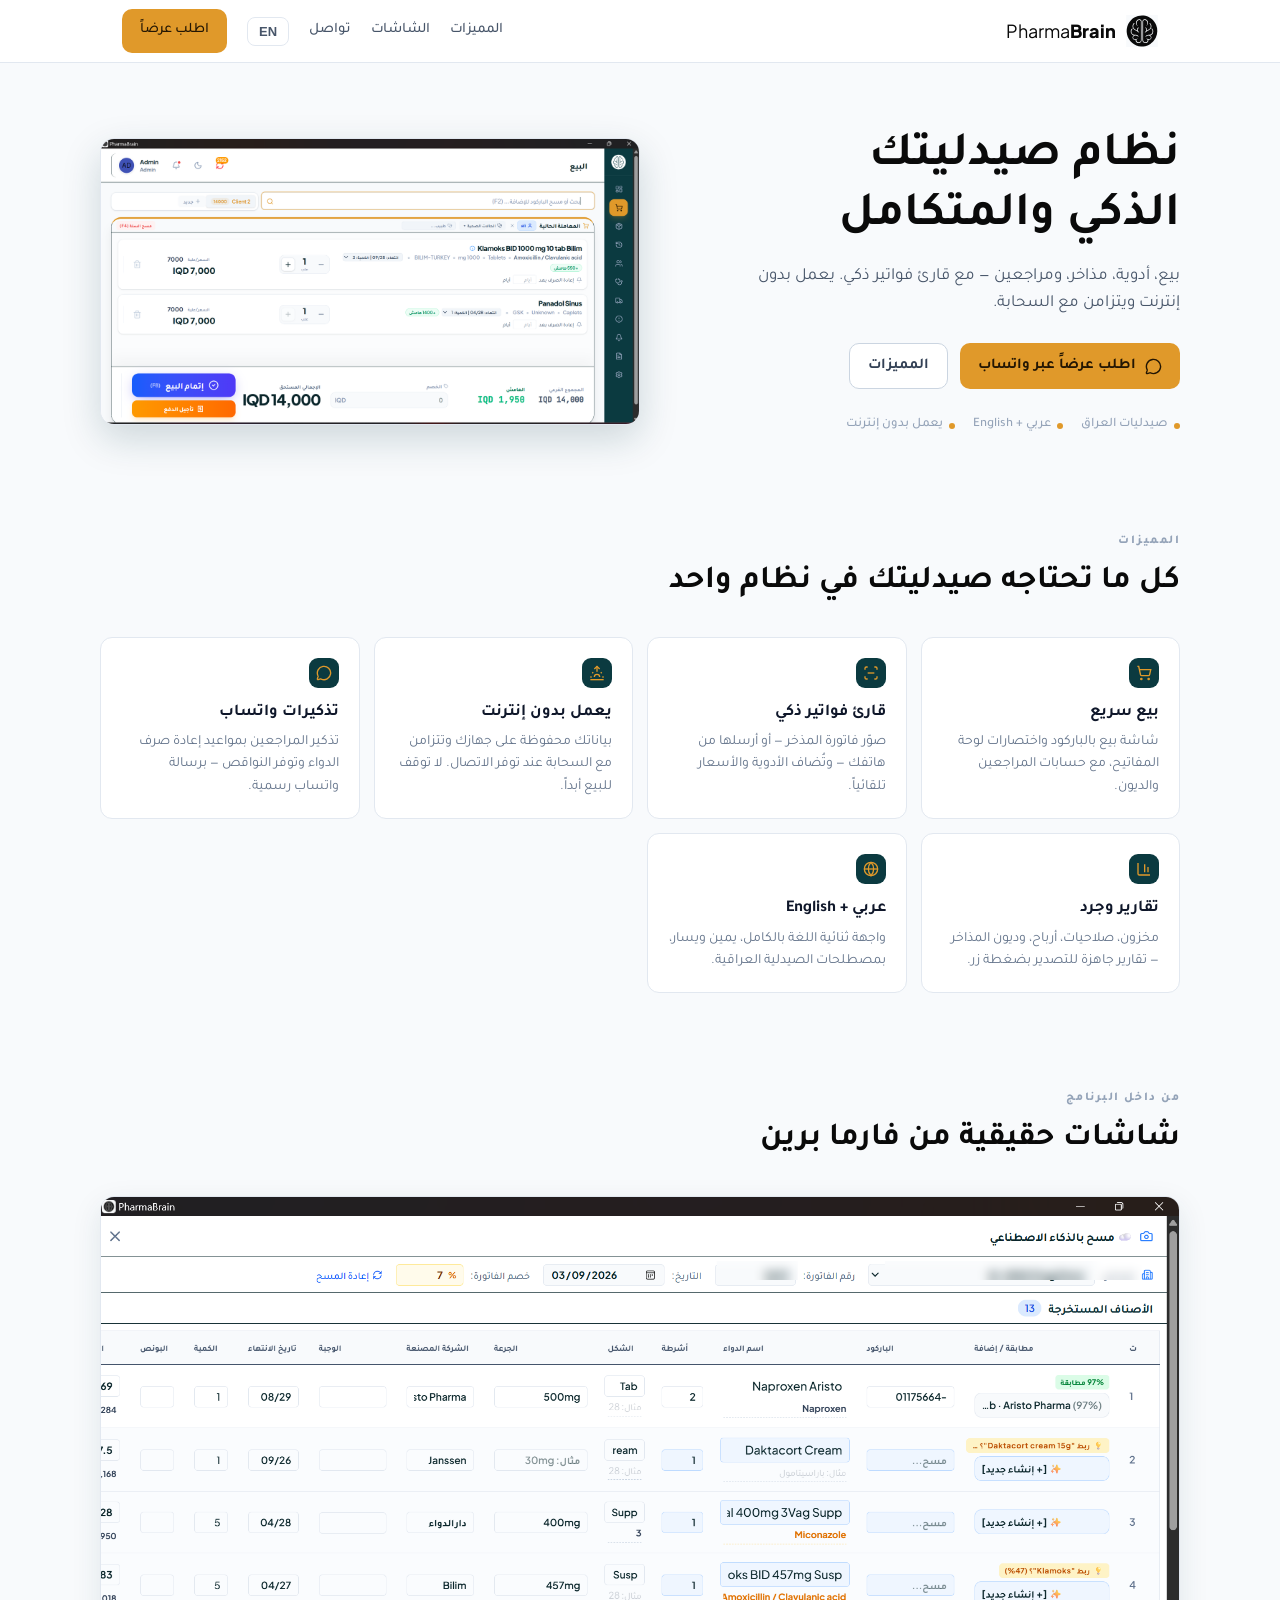
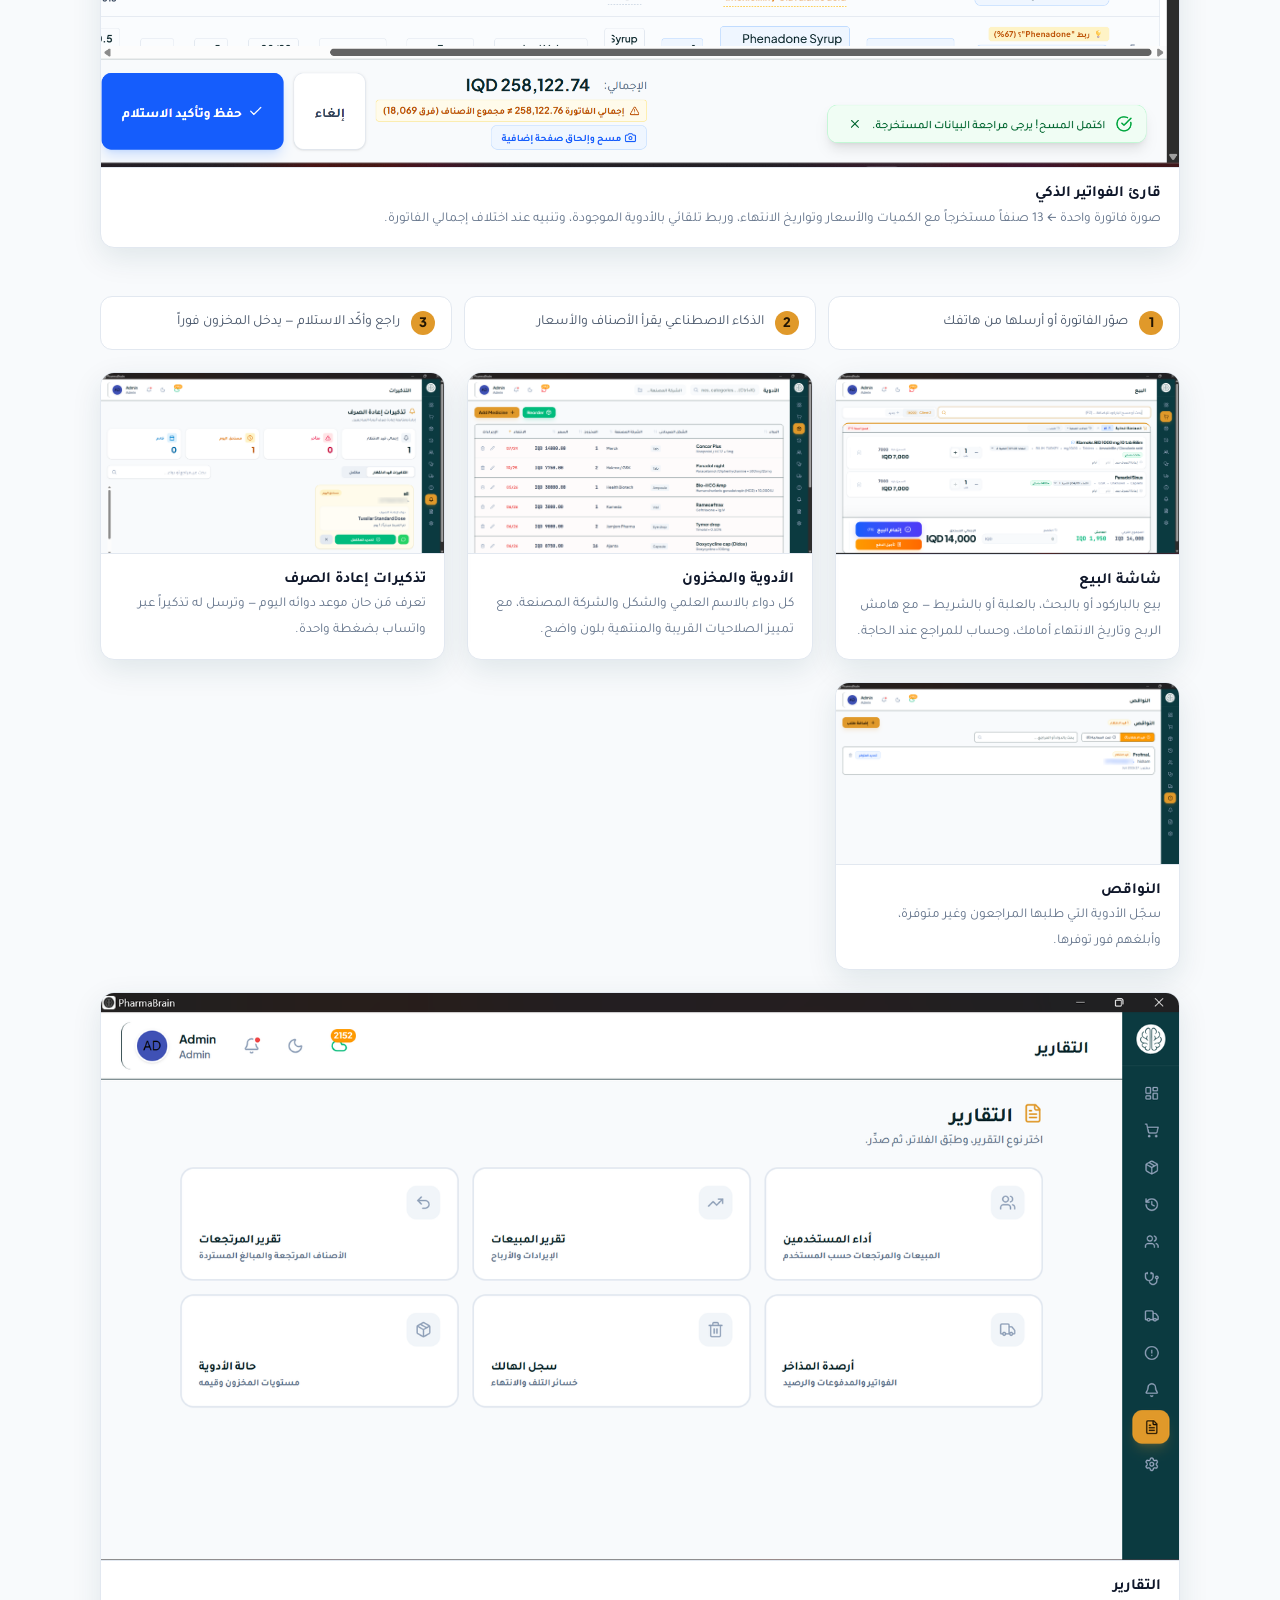
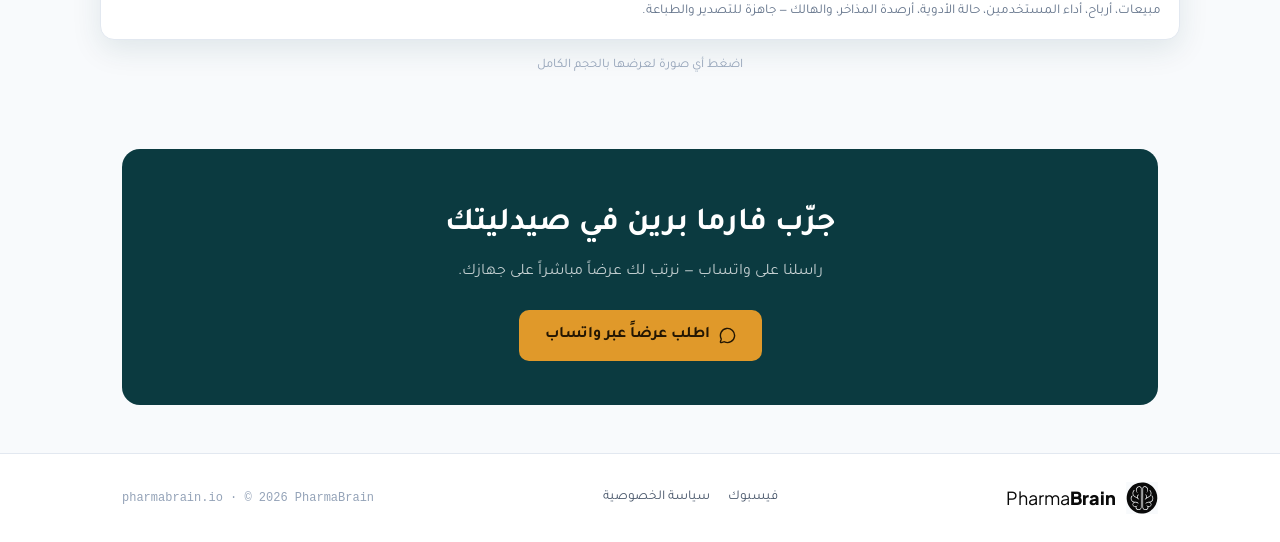
==== index.html @ 32d3d4a0 "Hero uses the real POS screenshot; scan steps moved under the scanner; lightbox - Replaced the styli" ====
<!DOCTYPE html>
<html lang="ar" dir="rtl">
<head>
<meta charset="utf-8">
<meta name="viewport" content="width=device-width, initial-scale=1">
<title>PharmaBrain — نظام صيدليتك الذكي والمتكامل</title>
<meta name="description" content="فارما برين — نظام إدارة الصيدليات الذكي للعراق: بيع، أدوية، مذاخر، ومراجعين مع قارئ فواتير ذكي. يعمل بدون إنترنت. PharmaBrain — smart pharmacy management: offline-first POS, inventory & AI invoice scanning.">
<link rel="icon" type="image/png" href="assets/favicon.png">
<link rel="apple-touch-icon" href="assets/icon.png">
<meta property="og:title" content="PharmaBrain — فارما برين">
<meta property="og:description" content="نظام إدارة الصيدليات الذكي — بيع، أدوية، مذاخر، وقارئ فواتير ذكي. يعمل بدون إنترنت.">
<meta property="og:image" content="https://pharmabrain.io/assets/og-cover.png">
<meta property="og:url" content="https://pharmabrain.io/">
<meta property="og:type" content="website">
<link rel="preconnect" href="https://fonts.googleapis.com">
<link rel="preconnect" href="https://fonts.gstatic.com" crossorigin>
<link href="https://fonts.googleapis.com/css2?family=Plus+Jakarta+Sans:wght@400;500;700;800&family=Tajawal:wght@400;500;700&display=swap" rel="stylesheet">
<style>
  :root {
    --petrol: #0B3A40;
    --amber: #E0992A;
    --on-amber: #231603;
    --ink: #0A0A0A;
    --text: #0F172A;
    --muted: #475569;
    --faint: #94A3B8;
    --line: #E2E8F0;
    --canvas: #F8FAFC;
  }
  * { margin: 0; padding: 0; box-sizing: border-box; }
  html { scroll-behavior: smooth; }
  body {
    font-family: Tajawal, 'Plus Jakarta Sans', sans-serif;
    background: var(--canvas);
    color: var(--text);
    line-height: 1.6;
  }
  [dir="ltr"] body, body.en { font-family: 'Plus Jakarta Sans', Tajawal, sans-serif; }
  .latin { font-family: 'Plus Jakarta Sans', sans-serif; }
  .container { max-width: 1080px; margin: 0 auto; padding: 0 22px; }

  /* nav */
  nav {
    position: sticky; top: 0; z-index: 50;
    background: rgba(255,255,255,0.92); backdrop-filter: blur(8px);
    border-bottom: 1px solid var(--line);
  }
  .nav-inner { height: 62px; display: flex; align-items: center; justify-content: space-between; gap: 12px; }
  .brand { display: flex; align-items: center; gap: 10px; text-decoration: none; }
  .brand img { width: 32px; height: 32px; }
  .brand span { font-family: 'Plus Jakarta Sans', sans-serif; font-size: 18px; color: var(--ink); font-weight: 400; }
  .brand b { font-weight: 800; }
  .nav-links { display: flex; align-items: center; gap: 20px; }
  .nav-links a { font-size: 14.5px; font-weight: 500; color: var(--muted); text-decoration: none; }
  .nav-links a:hover { color: var(--petrol); }
  .lang-btn {
    font-size: 13px; font-weight: 700; color: var(--muted);
    background: none; border: 1.5px solid var(--line); border-radius: 8px;
    padding: 6px 11px; cursor: pointer;
  }
  .lang-btn:hover { border-color: var(--petrol); color: var(--petrol); }
  .btn-amber {
    background: var(--amber); color: var(--on-amber) !important;
    font-weight: 700; border-radius: 10px; padding: 10px 18px;
    text-decoration: none; display: inline-flex; align-items: center; gap: 9px;
    border: none; cursor: pointer; font-size: 15px; font-family: inherit;
    transition: filter .15s;
  }
  .btn-amber:hover { filter: brightness(0.95); }
  .btn-ghost {
    background: #fff; border: 1.5px solid #CBD5E1; color: #334155;
    font-weight: 700; border-radius: 10px; padding: 10px 18px;
    text-decoration: none; display: inline-flex; align-items: center; font-size: 15px;
  }
  .btn-ghost:hover { border-color: var(--petrol); color: var(--petrol); }
  .wa-ico { width: 17px; height: 17px; background: currentColor;
    -webkit-mask: url('data:image/svg+xml,%3Csvg xmlns="http://www.w3.org/2000/svg" viewBox="0 0 24 24" fill="none" stroke="black" stroke-width="2" stroke-linecap="round" stroke-linejoin="round"%3E%3Cpath d="M2.992 16.342a2 2 0 0 1 .094 1.167l-1.065 3.29a1 1 0 0 0 1.236 1.168l3.413-.998a2 2 0 0 1 1.099.092 10 10 0 1 0-4.777-4.719"%3E%3C/path%3E%3C/svg%3E') center/contain no-repeat;
    mask: url('data:image/svg+xml,%3Csvg xmlns="http://www.w3.org/2000/svg" viewBox="0 0 24 24" fill="none" stroke="black" stroke-width="2" stroke-linecap="round" stroke-linejoin="round"%3E%3Cpath d="M2.992 16.342a2 2 0 0 1 .094 1.167l-1.065 3.29a1 1 0 0 0 1.236 1.168l3.413-.998a2 2 0 0 1 1.099.092 10 10 0 1 0-4.777-4.719"%3E%3C/path%3E%3C/svg%3E') center/contain no-repeat; }

  /* hero */
  .hero { display: flex; align-items: center; gap: 40px; padding: 64px 0 48px; flex-wrap: wrap; }
  .hero-text { flex: 1 1 340px; }
  h1 { font-weight: 700; font-size: clamp(32px, 5vw, 48px); line-height: 1.25; color: var(--ink); }
  .hero-sub { font-size: 17px; color: var(--muted); margin-top: 16px; max-width: 430px; }
  .hero-ctas { display: flex; gap: 12px; margin-top: 26px; flex-wrap: wrap; }
  .trust { display: flex; gap: 18px; margin-top: 26px; flex-wrap: wrap; }
  .trust span { font-size: 13px; font-weight: 500; color: var(--faint); display: flex; align-items: center; gap: 6px; }
  .trust i { width: 6px; height: 6px; border-radius: 50%; background: var(--amber); }

  /* hero screenshot */
  .hero-shot {
    flex: 1 1 380px; max-width: 620px; border-radius: 14px; overflow: hidden;
    border: 1px solid var(--line); box-shadow: 0 14px 38px rgba(11,58,64,0.18); background: #fff;
  }
  .hero-shot img { display: block; width: 100%; height: auto; }

  /* sections */
  .section { padding: 48px 0; }
  .kicker { font-size: 12px; font-weight: 800; letter-spacing: 0.12em; text-transform: uppercase; color: var(--faint); }
  h2 { font-weight: 700; font-size: clamp(24px, 3.6vw, 32px); color: var(--ink); margin-top: 6px; }
  .grid { display: grid; grid-template-columns: repeat(auto-fit, minmax(230px, 1fr)); gap: 14px; margin-top: 28px; }
  .card { background: #fff; border: 1px solid var(--line); border-radius: 12px; padding: 20px; }
  .card .ico {
    width: 30px; height: 30px; background: var(--petrol); border-radius: 9px;
    display: inline-flex; align-items: center; justify-content: center; margin-bottom: 12px;
  }
  .card .ico i { width: 16px; height: 16px; background: var(--amber); }
  .card h3 { font-size: 16.5px; font-weight: 700; color: var(--text); }
  .card p { font-size: 14px; color: #64748B; margin-top: 5px; }
  .m-pos i { -webkit-mask: url('data:image/svg+xml,%3Csvg xmlns="http://www.w3.org/2000/svg" viewBox="0 0 24 24" fill="none" stroke="black" stroke-width="2"%3E%3Ccircle cx="8" cy="21" r="1"/%3E%3Ccircle cx="19" cy="21" r="1"/%3E%3Cpath d="M2.05 2.05h2l2.66 12.42a2 2 0 0 0 2 1.58h9.78a2 2 0 0 0 1.95-1.57l1.65-7.43H5.12"/%3E%3C/svg%3E') center/contain no-repeat; mask: url('data:image/svg+xml,%3Csvg xmlns="http://www.w3.org/2000/svg" viewBox="0 0 24 24" fill="none" stroke="black" stroke-width="2"%3E%3Ccircle cx="8" cy="21" r="1"/%3E%3Ccircle cx="19" cy="21" r="1"/%3E%3Cpath d="M2.05 2.05h2l2.66 12.42a2 2 0 0 0 2 1.58h9.78a2 2 0 0 0 1.95-1.57l1.65-7.43H5.12"/%3E%3C/svg%3E') center/contain no-repeat; }
  .m-scan i { -webkit-mask: url('data:image/svg+xml,%3Csvg xmlns="http://www.w3.org/2000/svg" viewBox="0 0 24 24" fill="none" stroke="black" stroke-width="2"%3E%3Cpath d="M3 7V5a2 2 0 0 1 2-2h2"/%3E%3Cpath d="M17 3h2a2 2 0 0 1 2 2v2"/%3E%3Cpath d="M21 17v2a2 2 0 0 1-2 2h-2"/%3E%3Cpath d="M7 21H5a2 2 0 0 1-2-2v-2"/%3E%3Cline x1="7" x2="17" y1="12" y2="12"/%3E%3C/svg%3E') center/contain no-repeat; mask: url('data:image/svg+xml,%3Csvg xmlns="http://www.w3.org/2000/svg" viewBox="0 0 24 24" fill="none" stroke="black" stroke-width="2"%3E%3Cpath d="M3 7V5a2 2 0 0 1 2-2h2"/%3E%3Cpath d="M17 3h2a2 2 0 0 1 2 2v2"/%3E%3Cpath d="M21 17v2a2 2 0 0 1-2 2h-2"/%3E%3Cpath d="M7 21H5a2 2 0 0 1-2-2v-2"/%3E%3Cline x1="7" x2="17" y1="12" y2="12"/%3E%3C/svg%3E') center/contain no-repeat; }
  .m-off i { -webkit-mask: url('data:image/svg+xml,%3Csvg xmlns="http://www.w3.org/2000/svg" viewBox="0 0 24 24" fill="none" stroke="black" stroke-width="2"%3E%3Cpath d="M12 2v8"/%3E%3Cpath d="m4.93 10.93 1.41 1.41"/%3E%3Cpath d="M2 18h2"/%3E%3Cpath d="M20 18h2"/%3E%3Cpath d="m19.07 10.93-1.41 1.41"/%3E%3Cpath d="M22 22H2"/%3E%3Cpath d="m8 6 4-4 4 4"/%3E%3Cpath d="M16 18a4 4 0 0 0-8 0"/%3E%3C/svg%3E') center/contain no-repeat; mask: url('data:image/svg+xml,%3Csvg xmlns="http://www.w3.org/2000/svg" viewBox="0 0 24 24" fill="none" stroke="black" stroke-width="2"%3E%3Cpath d="M12 2v8"/%3E%3Cpath d="m4.93 10.93 1.41 1.41"/%3E%3Cpath d="M2 18h2"/%3E%3Cpath d="M20 18h2"/%3E%3Cpath d="m19.07 10.93-1.41 1.41"/%3E%3Cpath d="M22 22H2"/%3E%3Cpath d="m8 6 4-4 4 4"/%3E%3Cpath d="M16 18a4 4 0 0 0-8 0"/%3E%3C/svg%3E') center/contain no-repeat; }
  .m-lang i { -webkit-mask: url('data:image/svg+xml,%3Csvg xmlns="http://www.w3.org/2000/svg" viewBox="0 0 24 24" fill="none" stroke="black" stroke-width="2"%3E%3Ccircle cx="12" cy="12" r="10"/%3E%3Cpath d="M12 2a14.5 14.5 0 0 0 0 20 14.5 14.5 0 0 0 0-20"/%3E%3Cpath d="M2 12h20"/%3E%3C/svg%3E') center/contain no-repeat; mask: url('data:image/svg+xml,%3Csvg xmlns="http://www.w3.org/2000/svg" viewBox="0 0 24 24" fill="none" stroke="black" stroke-width="2"%3E%3Ccircle cx="12" cy="12" r="10"/%3E%3Cpath d="M12 2a14.5 14.5 0 0 0 0 20 14.5 14.5 0 0 0 0-20"/%3E%3Cpath d="M2 12h20"/%3E%3C/svg%3E') center/contain no-repeat; }
  .m-wa i { -webkit-mask: url('data:image/svg+xml,%3Csvg xmlns="http://www.w3.org/2000/svg" viewBox="0 0 24 24" fill="none" stroke="black" stroke-width="2"%3E%3Cpath d="M2.992 16.342a2 2 0 0 1 .094 1.167l-1.065 3.29a1 1 0 0 0 1.236 1.168l3.413-.998a2 2 0 0 1 1.099.092 10 10 0 1 0-4.777-4.719"/%3E%3C/svg%3E') center/contain no-repeat; mask: url('data:image/svg+xml,%3Csvg xmlns="http://www.w3.org/2000/svg" viewBox="0 0 24 24" fill="none" stroke="black" stroke-width="2"%3E%3Cpath d="M2.992 16.342a2 2 0 0 1 .094 1.167l-1.065 3.29a1 1 0 0 0 1.236 1.168l3.413-.998a2 2 0 0 1 1.099.092 10 10 0 1 0-4.777-4.719"/%3E%3C/svg%3E') center/contain no-repeat; }
  .m-chart i { -webkit-mask: url('data:image/svg+xml,%3Csvg xmlns="http://www.w3.org/2000/svg" viewBox="0 0 24 24" fill="none" stroke="black" stroke-width="2"%3E%3Cpath d="M3 3v16a2 2 0 0 0 2 2h16"/%3E%3Cpath d="M18 17V9"/%3E%3Cpath d="M13 17V5"/%3E%3Cpath d="M8 17v-3"/%3E%3C/svg%3E') center/contain no-repeat; mask: url('data:image/svg+xml,%3Csvg xmlns="http://www.w3.org/2000/svg" viewBox="0 0 24 24" fill="none" stroke="black" stroke-width="2"%3E%3Cpath d="M3 3v16a2 2 0 0 0 2 2h16"/%3E%3Cpath d="M18 17V9"/%3E%3Cpath d="M13 17V5"/%3E%3C/svg%3E') center/contain no-repeat; }

  /* screenshots */
  .shots { display: grid; gap: 22px; margin-top: 30px; }
  .shot { background: #fff; border: 1px solid var(--line); border-radius: 14px; overflow: hidden; box-shadow: 0 10px 30px rgba(11,58,64,0.10); }
  .shot img { display: block; width: 100%; height: auto; }
  .shot figcaption { padding: 14px 18px; border-top: 1px solid var(--line); }
  .shot b { display: block; font-size: 15.5px; font-weight: 700; color: var(--text); }
  .shot span { font-size: 13.5px; color: #64748B; }
  .shot-pair { display: grid; grid-template-columns: repeat(auto-fit, minmax(300px, 1fr)); gap: 22px; }
  .steps { display: grid; grid-template-columns: repeat(auto-fit, minmax(190px, 1fr)); gap: 12px; margin-top: 26px; }
  .step { background: #fff; border: 1px solid var(--line); border-radius: 12px; padding: 14px 16px; display: flex; gap: 11px; align-items: flex-start; }
  .step em { font-style: normal; width: 24px; height: 24px; border-radius: 50%; background: var(--amber); color: var(--on-amber); font-weight: 800; font-size: 13px; display: flex; align-items: center; justify-content: center; flex-shrink: 0; font-family: 'Plus Jakarta Sans', sans-serif; }
  .step p { font-size: 14px; color: var(--muted); margin: 0; }

  .shot img { cursor: zoom-in; }
  .shot-hint { text-align: center; font-size: 13px; color: var(--faint); margin-top: 16px; }

  /* lightbox */
  .lightbox {
    position: fixed; inset: 0; z-index: 100; background: rgba(10,10,10,0.92);
    display: flex; align-items: center; justify-content: center; padding: 24px;
  }
  .lightbox[hidden] { display: none; }
  .lightbox img { max-width: 100%; max-height: 100%; border-radius: 10px; box-shadow: 0 20px 60px rgba(0,0,0,0.5); }
  .lb-close {
    position: absolute; top: 16px; inset-inline-end: 20px;
    background: none; border: none; color: #fff; font-size: 40px; line-height: 1;
    cursor: pointer; padding: 4px 12px; opacity: 0.8;
  }
  .lb-close:hover { opacity: 1; }

  /* CTA band */
  .band { background: var(--petrol); border-radius: 18px; padding: 44px 32px; text-align: center; margin: 24px 0 48px; }
  .band h2 { color: #fff; }
  .band p { color: rgba(255,255,255,0.75); margin-top: 10px; font-size: 16px; }
  .band .btn-amber { margin-top: 24px; font-size: 16px; padding: 13px 26px; }

  /* footer */
  footer { border-top: 1px solid var(--line); background: #fff; padding: 28px 0; }
  .foot { display: flex; align-items: center; justify-content: space-between; gap: 14px; flex-wrap: wrap; }
  .foot-links { display: flex; gap: 18px; }
  .foot a { font-size: 13.5px; color: var(--muted); text-decoration: none; }
  .foot a:hover { color: var(--petrol); }
  .foot .fine { font-family: ui-monospace, monospace; font-size: 12px; color: var(--faint); }

  @media (max-width: 640px) {
    .nav-links a.nav-item { display: none; }
    .hero { padding-top: 40px; }
  }
</style>
</head>
<body>

<nav>
  <div class="container nav-inner">
    <a class="brand" href="#">
      <img src="assets/logo.svg" alt="PharmaBrain logo">
      <span>Pharma<b>Brain</b></span>
    </a>
    <div class="nav-links">
      <a class="nav-item" href="#features" data-ar="المميزات" data-en="Features">المميزات</a>
      <a class="nav-item" href="#screens" data-ar="الشاشات" data-en="Screens">الشاشات</a>
      <a class="nav-item" href="#contact" data-ar="تواصل" data-en="Contact">تواصل</a>
      <button class="lang-btn" id="langBtn" onclick="toggleLang()">EN</button>
      <a class="btn-amber" href="https://wa.me/9647749537424?text=%D9%85%D8%B1%D8%AD%D8%A8%D8%A7%D9%8B%D8%8C%20%D8%A3%D8%B1%D9%8A%D8%AF%20%D8%B9%D8%B1%D8%B6%D8%A7%D9%8B%20%D8%B9%D9%86%20PharmaBrain" data-ar="اطلب عرضاً" data-en="Request a demo">اطلب عرضاً</a>
    </div>
  </div>
</nav>

<header class="container hero">
  <div class="hero-text">
    <h1 data-ar="نظام صيدليتك<br>الذكي والمتكامل" data-en="Intelligence<br>for your pharmacy">نظام صيدليتك<br>الذكي والمتكامل</h1>
    <p class="hero-sub" data-ar="بيع، أدوية، مذاخر، ومراجعين — مع قارئ فواتير ذكي. يعمل بدون إنترنت ويتزامن مع السحابة."
       data-en="POS, inventory, suppliers & patients — with an AI invoice reader. Works offline and syncs to the cloud.">بيع، أدوية، مذاخر، ومراجعين — مع قارئ فواتير ذكي. يعمل بدون إنترنت ويتزامن مع السحابة.</p>
    <div class="hero-ctas">
      <a class="btn-amber" href="https://wa.me/9647749537424?text=%D9%85%D8%B1%D8%AD%D8%A8%D8%A7%D9%8B%D8%8C%20%D8%A3%D8%B1%D9%8A%D8%AF%20%D8%B9%D8%B1%D8%B6%D8%A7%D9%8B%20%D8%B9%D9%86%20PharmaBrain">
        <span class="wa-ico"></span>
        <span data-ar="اطلب عرضاً عبر واتساب" data-en="Request a demo on WhatsApp">اطلب عرضاً عبر واتساب</span>
      </a>
      <a class="btn-ghost" href="#features" data-ar="المميزات" data-en="See features">المميزات</a>
    </div>
    <div class="trust">
      <span><i></i><span data-ar="صيدليات العراق" data-en="Built for Iraq">صيدليات العراق</span></span>
      <span><i></i><span data-ar="عربي + English" data-en="Arabic + English">عربي + English</span></span>
      <span><i></i><span data-ar="يعمل بدون إنترنت" data-en="Offline-first">يعمل بدون إنترنت</span></span>
    </div>
  </div>

  <div class="hero-shot">
    <img src="assets/shot-pos.png" alt="PharmaBrain point of sale" width="1500" height="793">
  </div>
</header>

<section class="section container" id="features">
  <div class="kicker" data-ar="المميزات" data-en="FEATURES">المميزات</div>
  <h2 data-ar="كل ما تحتاجه صيدليتك في نظام واحد" data-en="Everything your pharmacy needs, in one system">كل ما تحتاجه صيدليتك في نظام واحد</h2>
  <div class="grid">
    <div class="card m-pos"><span class="ico"><i></i></span>
      <h3 data-ar="بيع سريع" data-en="Fast POS">بيع سريع</h3>
      <p data-ar="شاشة بيع بالباركود واختصارات لوحة المفاتيح، مع حسابات المراجعين والديون." data-en="Barcode-driven checkout with keyboard shortcuts, patient tabs and credit.">شاشة بيع بالباركود واختصارات لوحة المفاتيح، مع حسابات المراجعين والديون.</p></div>
    <div class="card m-scan"><span class="ico"><i></i></span>
      <h3 data-ar="قارئ فواتير ذكي" data-en="AI invoice reader">قارئ فواتير ذكي</h3>
      <p data-ar="صوّر فاتورة المذخر — أو أرسلها من هاتفك — وتُضاف الأدوية والأسعار تلقائياً." data-en="Photograph a supplier invoice — or send it from your phone — and items land in stock automatically.">صوّر فاتورة المذخر — أو أرسلها من هاتفك — وتُضاف الأدوية والأسعار تلقائياً.</p></div>
    <div class="card m-off"><span class="ico"><i></i></span>
      <h3 data-ar="يعمل بدون إنترنت" data-en="Offline-first">يعمل بدون إنترنت</h3>
      <p data-ar="بياناتك محفوظة على جهازك وتتزامن مع السحابة عند توفر الاتصال. لا توقف للبيع أبداً." data-en="Your data lives on your device and syncs to the cloud when online. Sales never stop.">بياناتك محفوظة على جهازك وتتزامن مع السحابة عند توفر الاتصال. لا توقف للبيع أبداً.</p></div>
    <div class="card m-wa"><span class="ico"><i></i></span>
      <h3 data-ar="تذكيرات واتساب" data-en="WhatsApp reminders">تذكيرات واتساب</h3>
      <p data-ar="تذكير المراجعين بمواعيد إعادة صرف الدواء وتوفر النواقص — برسالة واتساب رسمية." data-en="Refill reminders and availability alerts to patients, via official WhatsApp messages.">تذكير المراجعين بمواعيد إعادة صرف الدواء وتوفر النواقص — برسالة واتساب رسمية.</p></div>
    <div class="card m-chart"><span class="ico"><i></i></span>
      <h3 data-ar="تقارير وجرد" data-en="Reports & stock">تقارير وجرد</h3>
      <p data-ar="مخزون، صلاحيات، أرباح، وديون المذاخر — تقارير جاهزة للتصدير بضغطة زر." data-en="Inventory, expiries, profits and supplier balances — exportable reports in one click.">مخزون، صلاحيات، أرباح، وديون المذاخر — تقارير جاهزة للتصدير بضغطة زر.</p></div>
    <div class="card m-lang"><span class="ico"><i></i></span>
      <h3 data-ar="عربي + English" data-en="Arabic + English">عربي + English</h3>
      <p data-ar="واجهة ثنائية اللغة بالكامل، يمين ويسار، بمصطلحات الصيدلية العراقية." data-en="Fully bilingual RTL/LTR interface, using real Iraqi pharmacy terminology.">واجهة ثنائية اللغة بالكامل، يمين ويسار، بمصطلحات الصيدلية العراقية.</p></div>
  </div>
</section>

<section class="section container" id="screens">
  <div class="kicker" data-ar="من داخل البرنامج" data-en="INSIDE THE APP">من داخل البرنامج</div>
  <h2 data-ar="شاشات حقيقية من فارما برين" data-en="Real screens from PharmaBrain">شاشات حقيقية من فارما برين</h2>

  <div class="shots">
    <figure class="shot">
      <img src="assets/shot-scanner.png" alt="AI invoice scanner results" loading="lazy">
      <figcaption>
        <b data-ar="قارئ الفواتير الذكي" data-en="AI invoice reader">قارئ الفواتير الذكي</b>
        <span data-ar="صورة فاتورة واحدة ← 13 صنفاً مستخرجاً مع الكميات والأسعار وتواريخ الانتهاء، وربط تلقائي بالأدوية الموجودة، وتنبيه عند اختلاف إجمالي الفاتورة."
              data-en="One invoice photo → 13 items extracted with quantities, prices and expiry dates, auto-linked to your existing stock, with a warning when the invoice total doesn't add up.">صورة فاتورة واحدة ← 13 صنفاً مستخرجاً مع الكميات والأسعار وتواريخ الانتهاء، وربط تلقائي بالأدوية الموجودة، وتنبيه عند اختلاف إجمالي الفاتورة.</span>
      </figcaption>
    </figure>

    <div class="steps">
      <div class="step"><em>1</em><p data-ar="صوّر الفاتورة أو أرسلها من هاتفك" data-en="Photograph the invoice, or send it from your phone">صوّر الفاتورة أو أرسلها من هاتفك</p></div>
      <div class="step"><em>2</em><p data-ar="الذكاء الاصطناعي يقرأ الأصناف والأسعار" data-en="The AI reads the items and prices">الذكاء الاصطناعي يقرأ الأصناف والأسعار</p></div>
      <div class="step"><em>3</em><p data-ar="راجع وأكّد الاستلام — يدخل المخزون فوراً" data-en="Review, confirm — it lands in your stock">راجع وأكّد الاستلام — يدخل المخزون فوراً</p></div>
    </div>

    <div class="shot-pair">
      <figure class="shot">
        <img src="assets/shot-pos.png" alt="Point of sale" loading="lazy">
        <figcaption>
          <b data-ar="شاشة البيع" data-en="Point of sale">شاشة البيع</b>
          <span data-ar="بيع بالباركود أو بالبحث، بالعلبة أو بالشريط — مع هامش الربح وتاريخ الانتهاء أمامك، وحساب للمراجع عند الحاجة."
                data-en="Sell by barcode or search, by pack or by sheet — margin and expiry always in view, with patient tabs when needed.">بيع بالباركود أو بالبحث، بالعلبة أو بالشريط — مع هامش الربح وتاريخ الانتهاء أمامك، وحساب للمراجع عند الحاجة.</span>
        </figcaption>
      </figure>
      <figure class="shot">
        <img src="assets/shot-inventory.png" alt="Inventory" loading="lazy">
        <figcaption>
          <b data-ar="الأدوية والمخزون" data-en="Inventory">الأدوية والمخزون</b>
          <span data-ar="كل دواء بالاسم العلمي والشكل والشركة المصنعة، مع تمييز الصلاحيات القريبة والمنتهية بلون واضح."
                data-en="Every medicine with its generic, form and manufacturer — near-expiry and expired items clearly flagged.">كل دواء بالاسم العلمي والشكل والشركة المصنعة، مع تمييز الصلاحيات القريبة والمنتهية بلون واضح.</span>
        </figcaption>
      </figure>
      <figure class="shot">
        <img src="assets/shot-reminders.png" alt="Refill reminders" loading="lazy">
        <figcaption>
          <b data-ar="تذكيرات إعادة الصرف" data-en="Refill reminders">تذكيرات إعادة الصرف</b>
          <span data-ar="تعرف مَن حان موعد دوائه اليوم — وترسل له تذكيراً عبر واتساب بضغطة واحدة."
                data-en="See who is due for a refill today — and send them a WhatsApp reminder in one click.">تعرف مَن حان موعد دوائه اليوم — وترسل له تذكيراً عبر واتساب بضغطة واحدة.</span>
        </figcaption>
      </figure>
      <figure class="shot">
        <img src="assets/shot-nawaqis.png" alt="Shortage requests" loading="lazy">
        <figcaption>
          <b data-ar="النواقص" data-en="Shortage requests">النواقص</b>
          <span data-ar="سجّل الأدوية التي طلبها المراجعون وغير متوفرة، وأبلغهم فور توفرها."
                data-en="Log the medicines patients asked for and you didn't have — and tell them the moment they arrive.">سجّل الأدوية التي طلبها المراجعون وغير متوفرة، وأبلغهم فور توفرها.</span>
        </figcaption>
      </figure>
    </div>

    <figure class="shot">
      <img src="assets/shot-reports.png" alt="Reports" loading="lazy">
      <figcaption>
        <b data-ar="التقارير" data-en="Reports">التقارير</b>
        <span data-ar="مبيعات، أرباح، أداء المستخدمين، حالة الأدوية، أرصدة المذاخر، والهالك — جاهزة للتصدير والطباعة."
              data-en="Sales, profit, staff performance, stock status, supplier balances and waste — ready to export and print.">مبيعات، أرباح، أداء المستخدمين، حالة الأدوية، أرصدة المذاخر، والهالك — جاهزة للتصدير والطباعة.</span>
      </figcaption>
    </figure>
  </div>

  <p class="shot-hint" data-ar="اضغط أي صورة لعرضها بالحجم الكامل" data-en="Tap any screenshot to view it full size">اضغط أي صورة لعرضها بالحجم الكامل</p>
</section>

<!-- full-size screenshot viewer -->
<div class="lightbox" id="lightbox" hidden>
  <button class="lb-close" id="lbClose" aria-label="Close">&times;</button>
  <img id="lbImg" src="" alt="">
</div>

<section class="container" id="contact">
  <div class="band">
    <h2 data-ar="جرّب فارما برين في صيدليتك" data-en="Try PharmaBrain in your pharmacy">جرّب فارما برين في صيدليتك</h2>
    <p data-ar="راسلنا على واتساب — نرتب لك عرضاً مباشراً على جهازك." data-en="Message us on WhatsApp — we'll set up a live demo on your machine.">راسلنا على واتساب — نرتب لك عرضاً مباشراً على جهازك.</p>
    <a class="btn-amber" href="https://wa.me/9647749537424?text=%D9%85%D8%B1%D8%AD%D8%A8%D8%A7%D9%8B%D8%8C%20%D8%A3%D8%B1%D9%8A%D8%AF%20%D8%B9%D8%B1%D8%B6%D8%A7%D9%8B%20%D8%B9%D9%86%20PharmaBrain">
      <span class="wa-ico"></span>
      <span data-ar="اطلب عرضاً عبر واتساب" data-en="Request a demo on WhatsApp">اطلب عرضاً عبر واتساب</span>
    </a>
  </div>
</section>

<footer>
  <div class="container foot">
    <a class="brand" href="#"><img src="assets/logo.svg" alt=""><span>Pharma<b>Brain</b></span></a>
    <div class="foot-links">
      <a href="https://www.facebook.com/profile.php?id=61592744304766" data-ar="فيسبوك" data-en="Facebook">فيسبوك</a>
      <a href="privacy.html" data-ar="سياسة الخصوصية" data-en="Privacy">سياسة الخصوصية</a>
    </div>
    <span class="fine">pharmabrain.io · © 2026 PharmaBrain</span>
  </div>
</footer>

<script>
  function applyLang(lang) {
    var ar = lang === 'ar';
    document.documentElement.lang = lang;
    document.documentElement.dir = ar ? 'rtl' : 'ltr';
    document.getElementById('langBtn').textContent = ar ? 'EN' : 'ع';
    document.querySelectorAll('[data-ar]').forEach(function (el) {
      el.innerHTML = ar ? el.getAttribute('data-ar') : el.getAttribute('data-en');
    });
    try { localStorage.setItem('pb_lang', lang); } catch (e) {}
  }
  function toggleLang() {
    applyLang(document.documentElement.lang === 'ar' ? 'en' : 'ar');
  }
  try {
    var saved = localStorage.getItem('pb_lang');
    if (saved === 'en') applyLang('en');
  } catch (e) {}

  // Screenshot lightbox — the gallery images are downscaled to fit the grid,
  // so let visitors open the full-size file.
  (function () {
    var box = document.getElementById('lightbox');
    var img = document.getElementById('lbImg');
    function close() { box.hidden = true; img.src = ''; document.body.style.overflow = ''; }
    document.querySelectorAll('.shot img').forEach(function (el) {
      el.addEventListener('click', function () {
        img.src = el.src;
        img.alt = el.alt;
        box.hidden = false;
        document.body.style.overflow = 'hidden';
      });
    });
    document.getElementById('lbClose').addEventListener('click', close);
    box.addEventListener('click', function (e) { if (e.target !== img) close(); });
    document.addEventListener('keydown', function (e) { if (e.key === 'Escape' && !box.hidden) close(); });
  })();
</script>
</body>
</html>
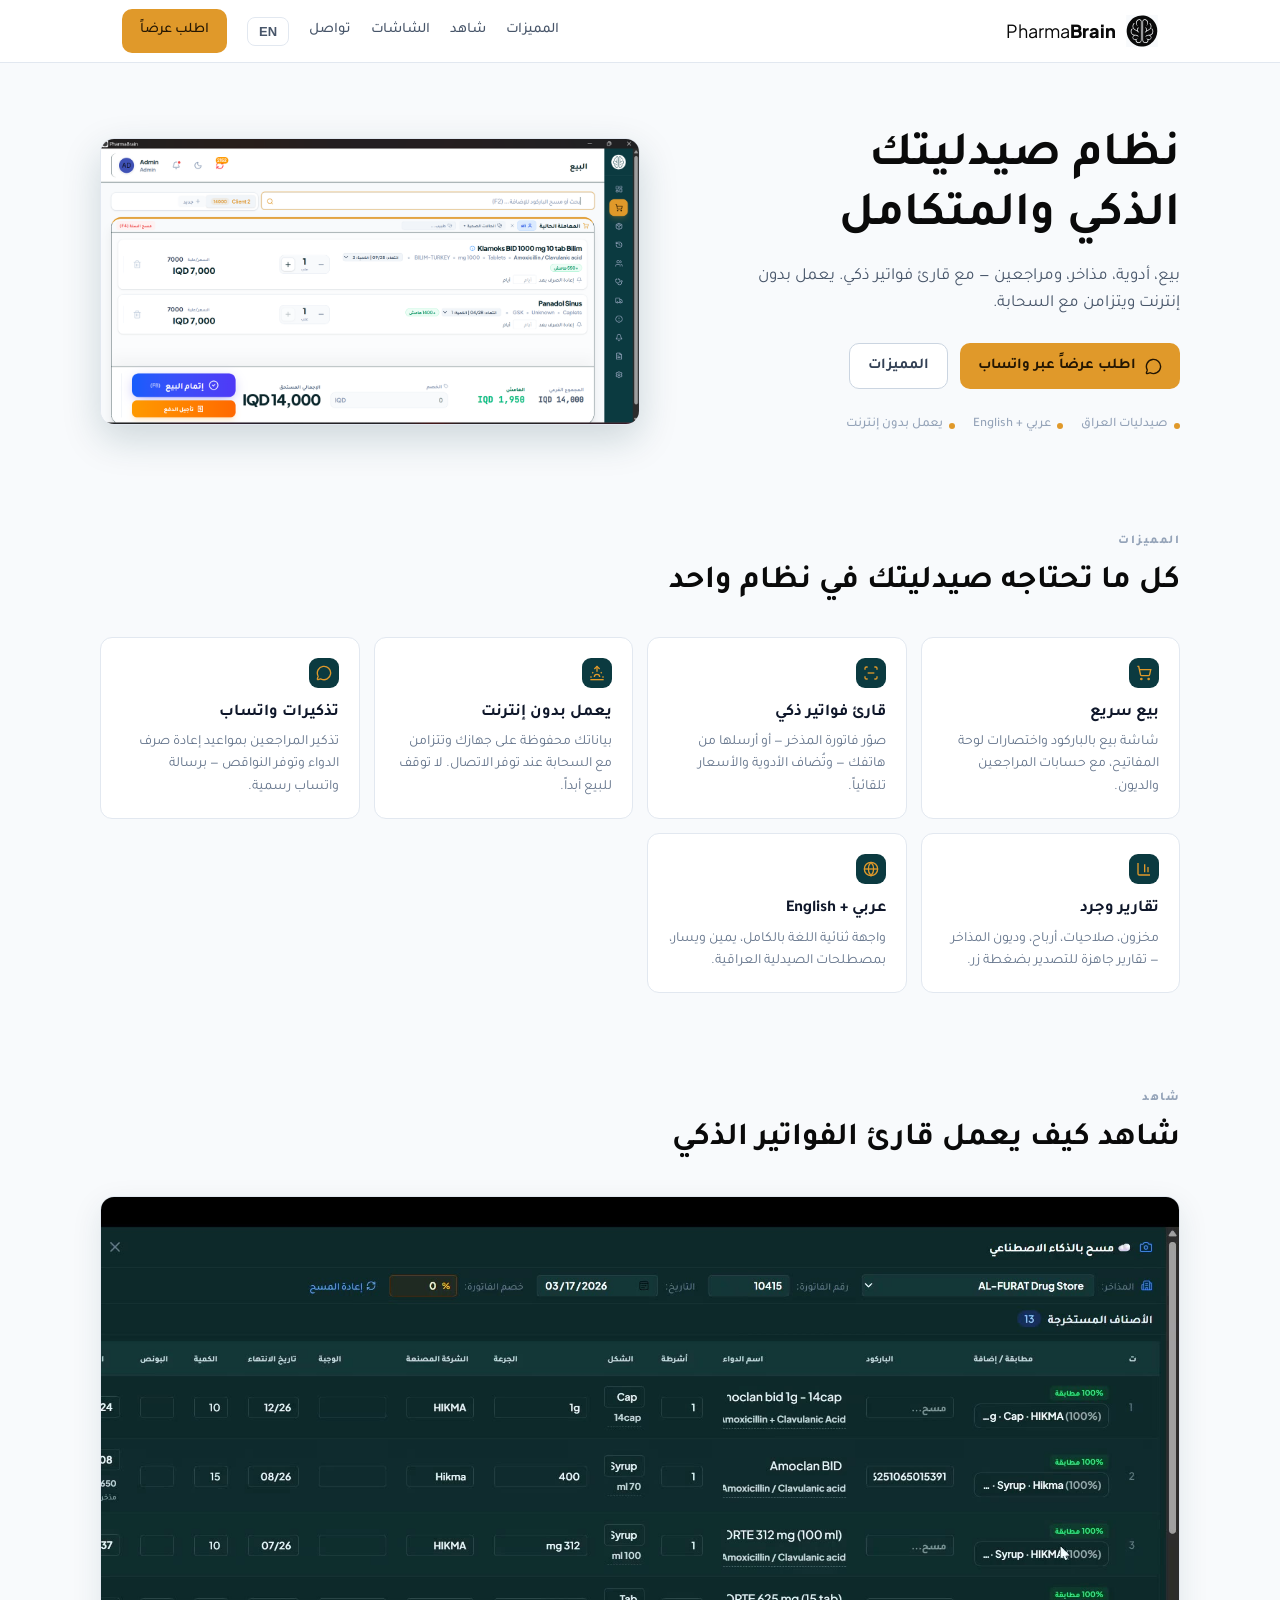
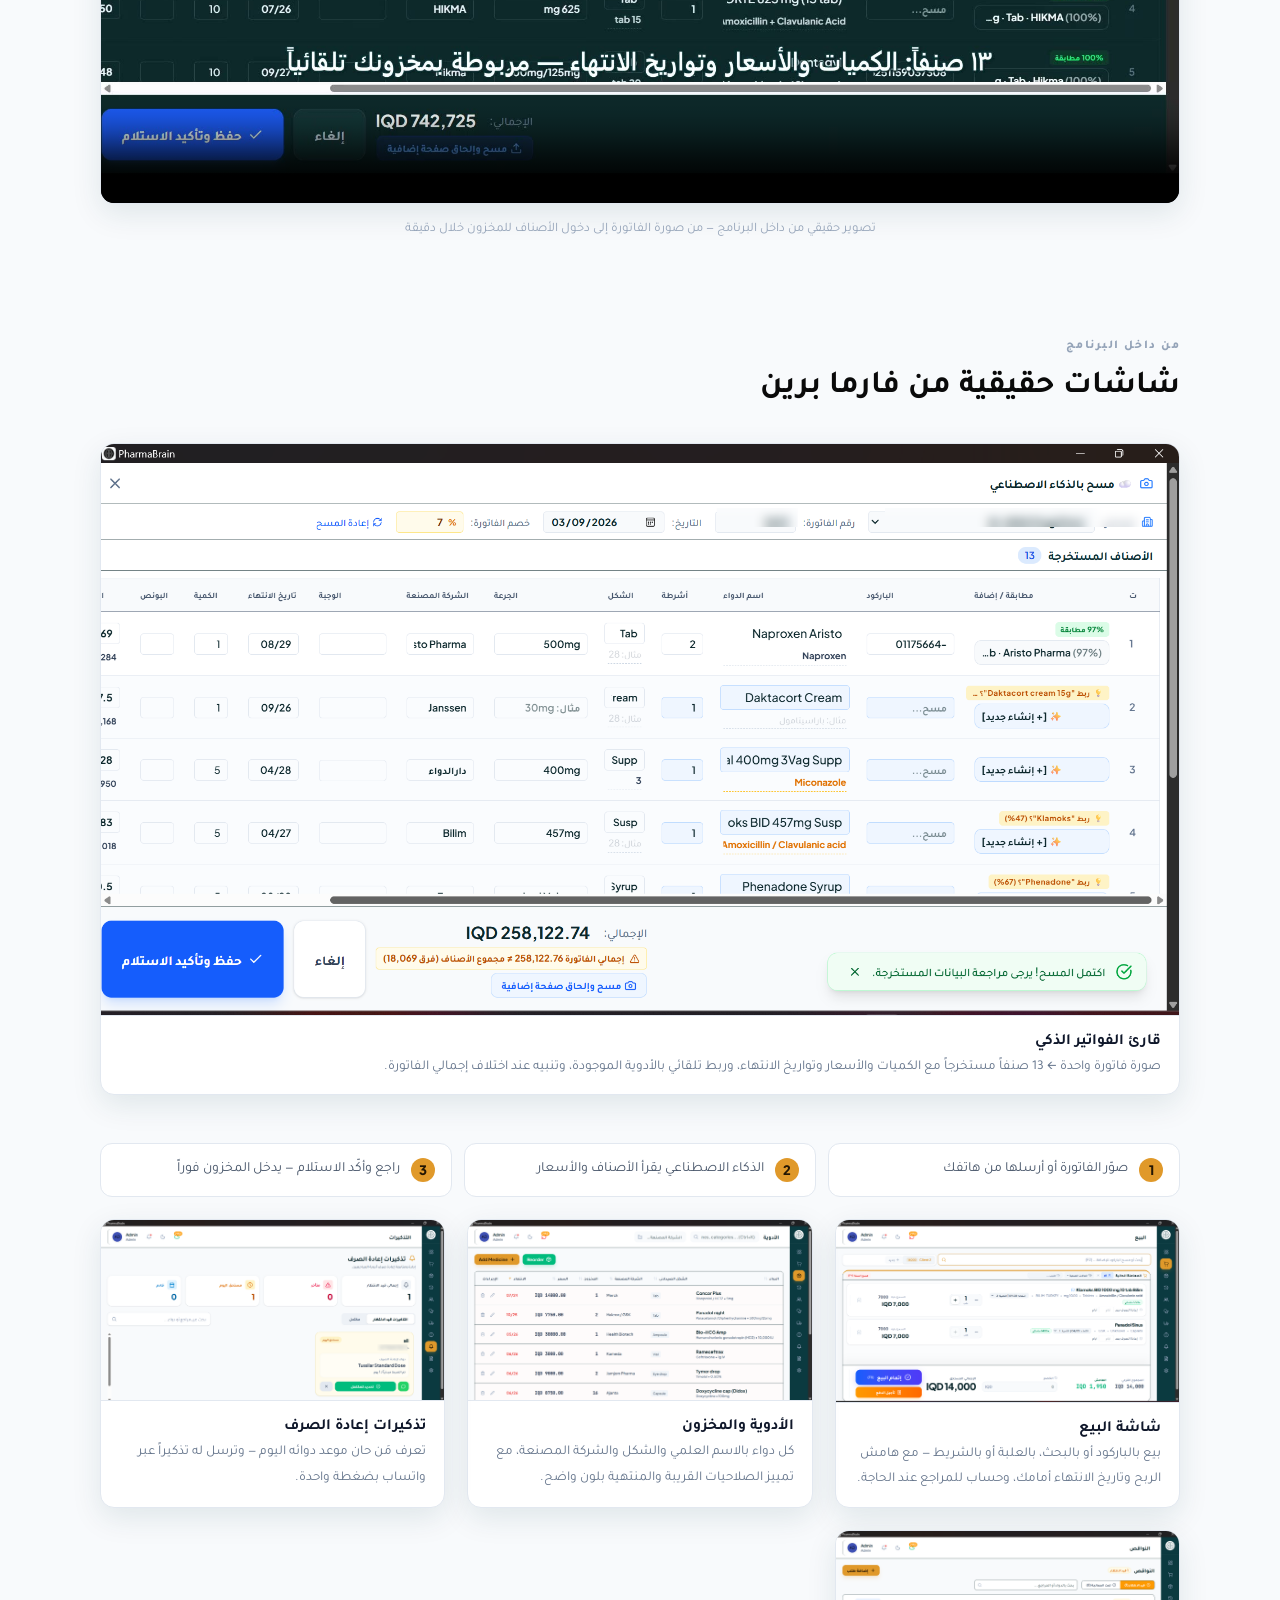
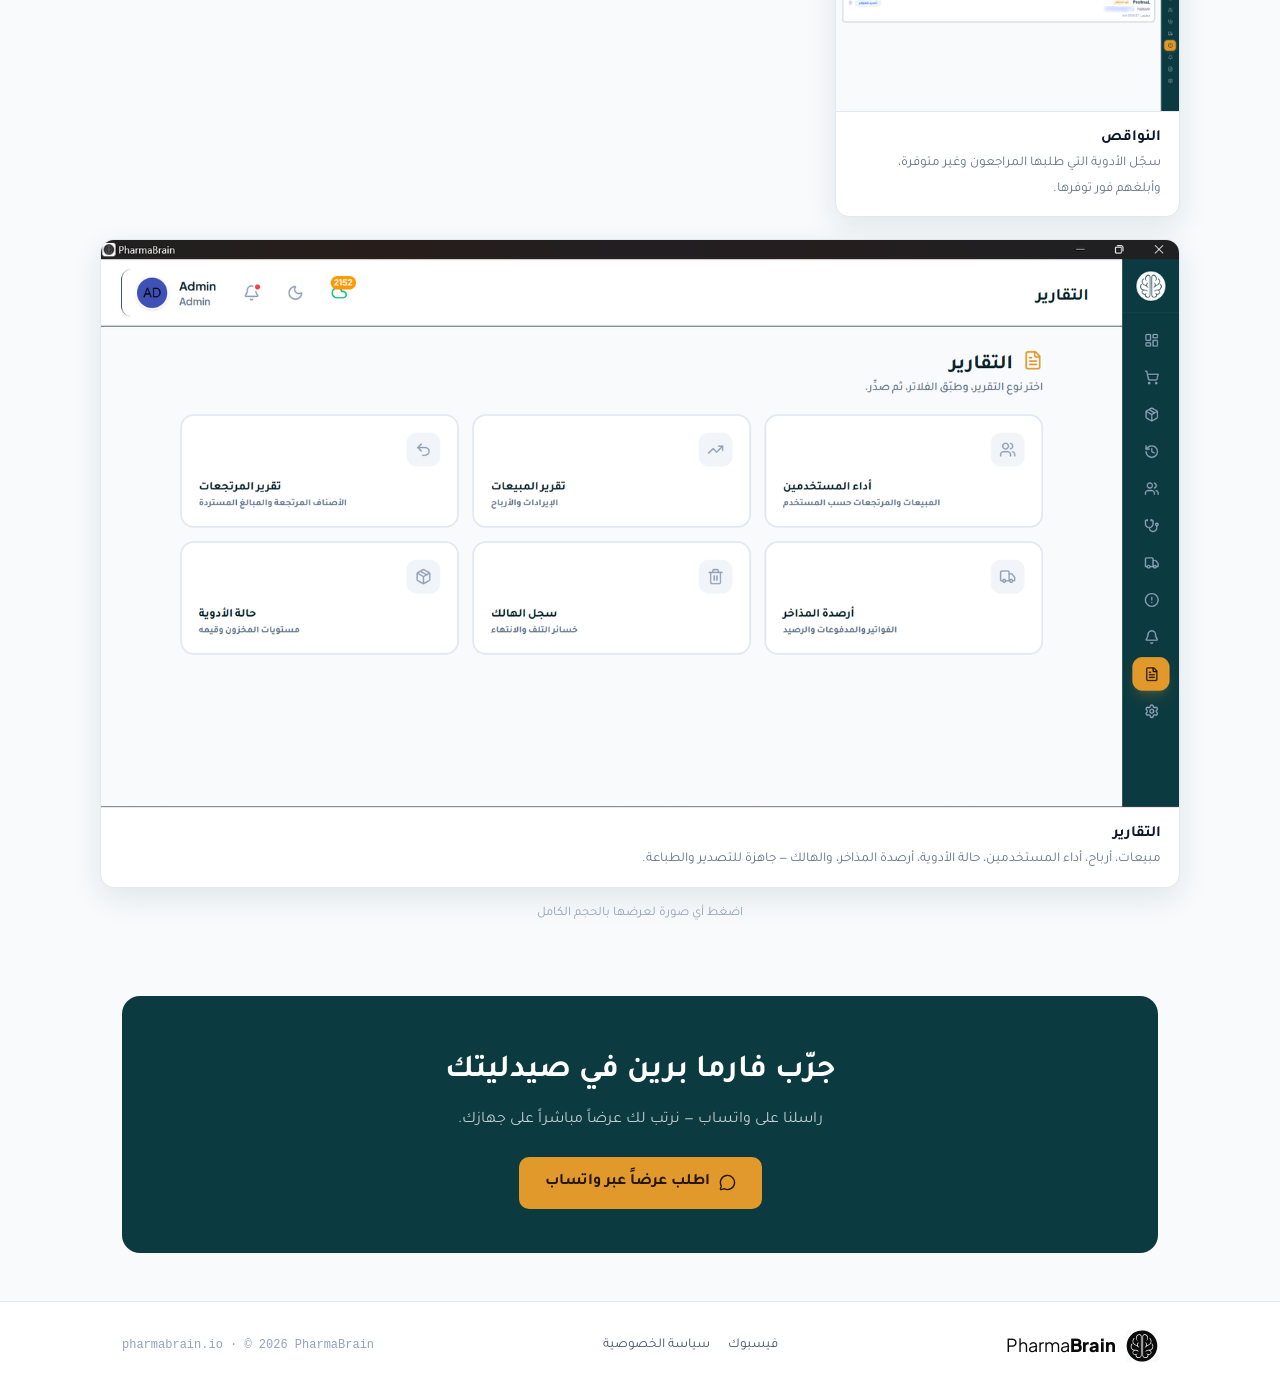
==== commit 286b9da1: "Add "Watch it work" demo video section Scanner tutorial video (77s, 1080p, Arabic captions) embedded" ====
--- a/index.html
+++ b/index.html
@@ -130,6 +130,10 @@
   .shot img { cursor: zoom-in; }
   .shot-hint { text-align: center; font-size: 13px; color: var(--faint); margin-top: 16px; }
 
+  /* demo video */
+  .video-wrap { margin-top: 30px; background: #fff; border: 1px solid var(--line); border-radius: 14px; overflow: hidden; box-shadow: 0 10px 30px rgba(11,58,64,0.10); }
+  .video-wrap video { display: block; width: 100%; height: auto; }
+
   /* lightbox */
   .lightbox {
     position: fixed; inset: 0; z-index: 100; background: rgba(10,10,10,0.92);
@@ -174,6 +178,7 @@
     </a>
     <div class="nav-links">
       <a class="nav-item" href="#features" data-ar="المميزات" data-en="Features">المميزات</a>
+      <a class="nav-item" href="#video" data-ar="شاهد" data-en="Watch">شاهد</a>
       <a class="nav-item" href="#screens" data-ar="الشاشات" data-en="Screens">الشاشات</a>
       <a class="nav-item" href="#contact" data-ar="تواصل" data-en="Contact">تواصل</a>
       <button class="lang-btn" id="langBtn" onclick="toggleLang()">EN</button>
@@ -229,6 +234,17 @@
       <h3 data-ar="عربي + English" data-en="Arabic + English">عربي + English</h3>
       <p data-ar="واجهة ثنائية اللغة بالكامل، يمين ويسار، بمصطلحات الصيدلية العراقية." data-en="Fully bilingual RTL/LTR interface, using real Iraqi pharmacy terminology.">واجهة ثنائية اللغة بالكامل، يمين ويسار، بمصطلحات الصيدلية العراقية.</p></div>
   </div>
+</section>
+
+<section class="section container" id="video">
+  <div class="kicker" data-ar="شاهد" data-en="WATCH">شاهد</div>
+  <h2 data-ar="شاهد كيف يعمل قارئ الفواتير الذكي" data-en="Watch the AI invoice reader at work">شاهد كيف يعمل قارئ الفواتير الذكي</h2>
+  <div class="video-wrap">
+    <video controls playsinline preload="metadata" poster="assets/scanner-demo-poster.jpg">
+      <source src="assets/scanner-demo.mp4" type="video/mp4">
+    </video>
+  </div>
+  <p class="shot-hint" data-ar="تصوير حقيقي من داخل البرنامج — من صورة الفاتورة إلى دخول الأصناف للمخزون خلال دقيقة" data-en="Real in-app footage — from invoice photo to stocked items in about a minute">تصوير حقيقي من داخل البرنامج — من صورة الفاتورة إلى دخول الأصناف للمخزون خلال دقيقة</p>
 </section>
 
 <section class="section container" id="screens">
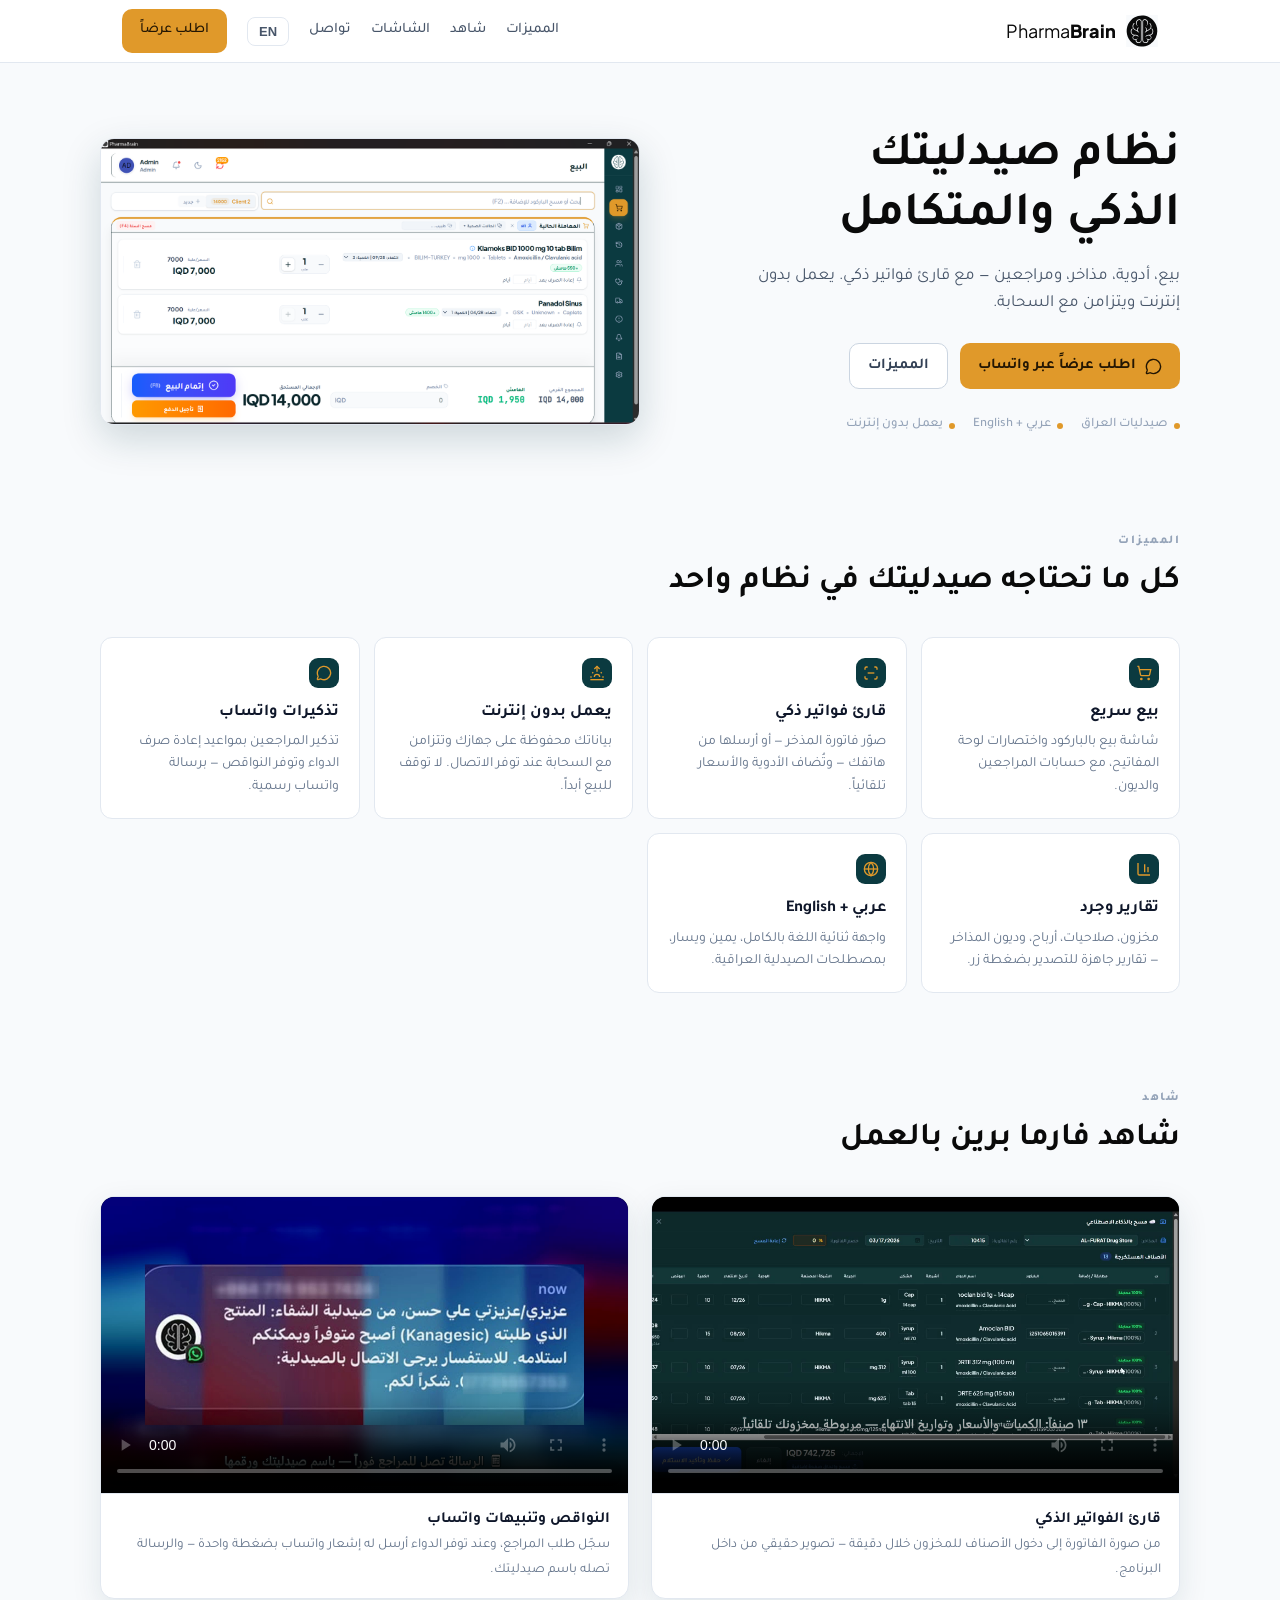
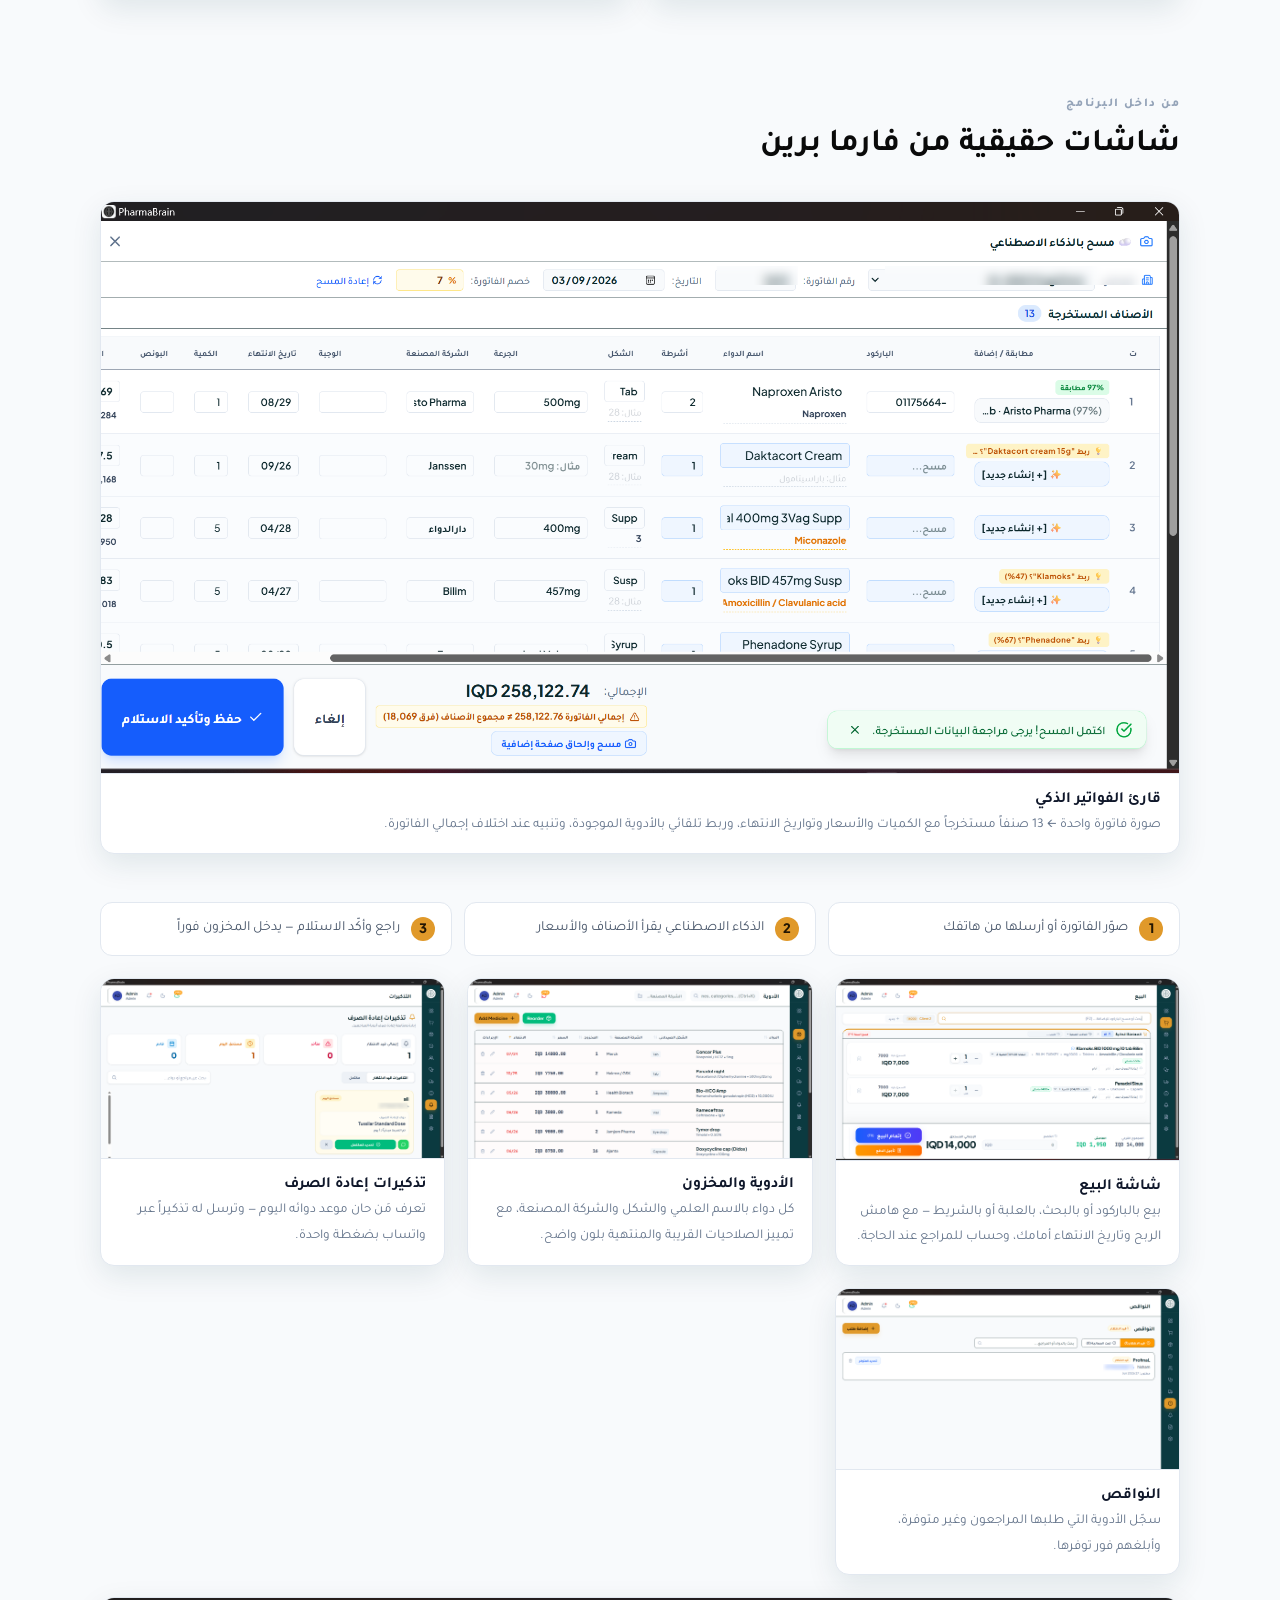
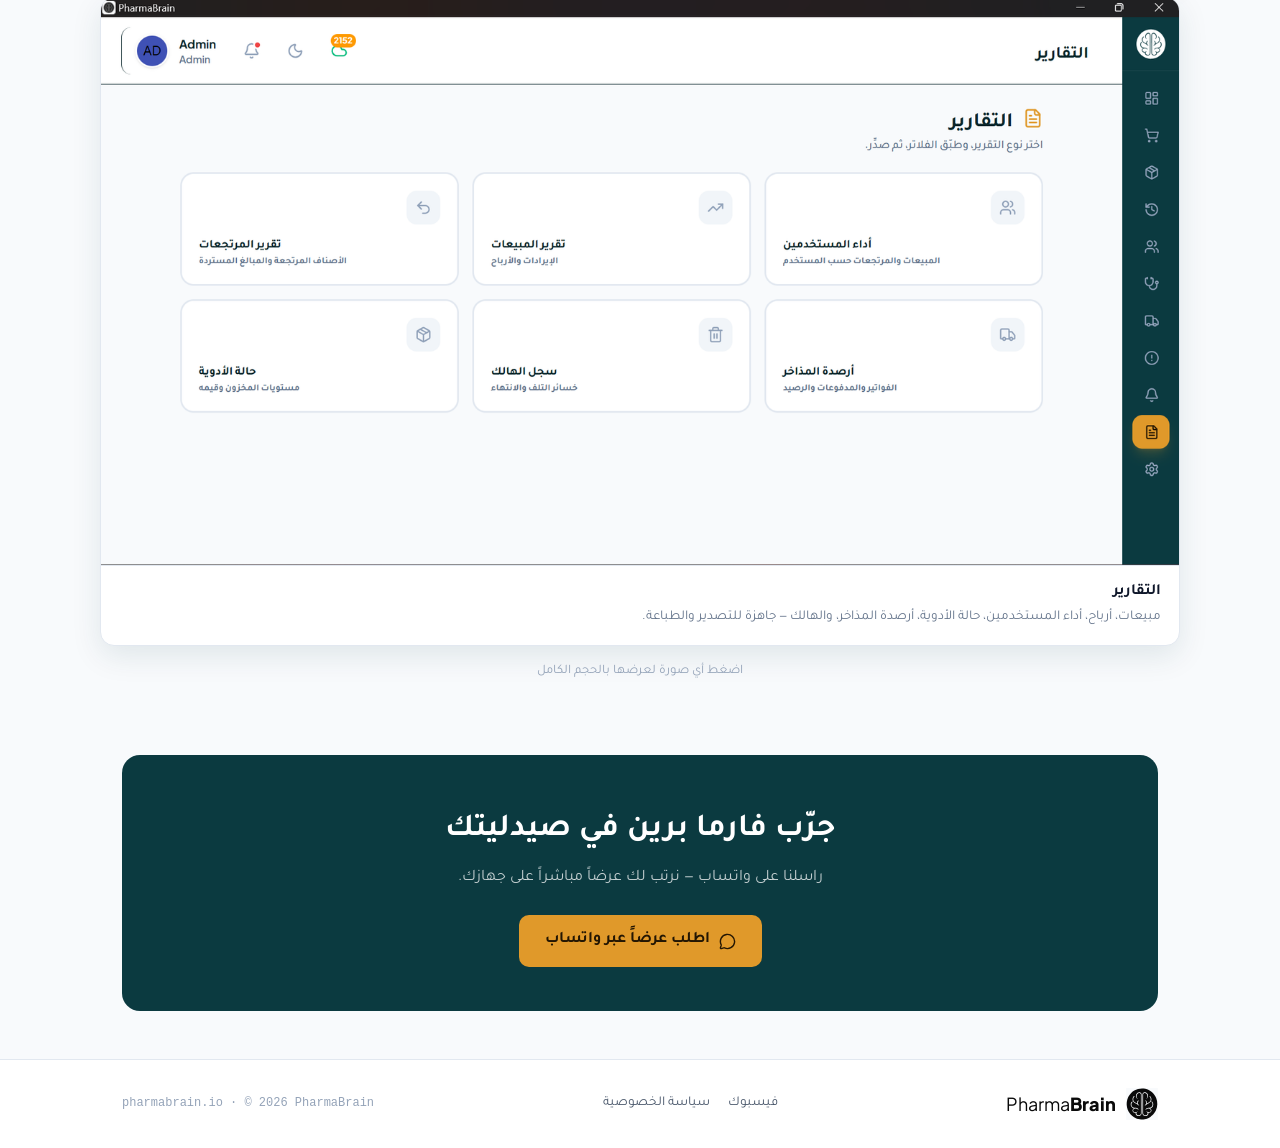
==== commit 3c41bab8: "Video section: add nawaqis+WhatsApp demo beside the scanner video Two-video grid with bilingual capt" ====
--- a/index.html
+++ b/index.html
@@ -130,9 +130,8 @@
   .shot img { cursor: zoom-in; }
   .shot-hint { text-align: center; font-size: 13px; color: var(--faint); margin-top: 16px; }
 
-  /* demo video */
-  .video-wrap { margin-top: 30px; background: #fff; border: 1px solid var(--line); border-radius: 14px; overflow: hidden; box-shadow: 0 10px 30px rgba(11,58,64,0.10); }
-  .video-wrap video { display: block; width: 100%; height: auto; }
+  /* demo videos */
+  .shot video { display: block; width: 100%; height: auto; background: #000; }
 
   /* lightbox */
   .lightbox {
@@ -238,13 +237,31 @@
 
 <section class="section container" id="video">
   <div class="kicker" data-ar="شاهد" data-en="WATCH">شاهد</div>
-  <h2 data-ar="شاهد كيف يعمل قارئ الفواتير الذكي" data-en="Watch the AI invoice reader at work">شاهد كيف يعمل قارئ الفواتير الذكي</h2>
-  <div class="video-wrap">
-    <video controls playsinline preload="metadata" poster="assets/scanner-demo-poster.jpg">
-      <source src="assets/scanner-demo.mp4" type="video/mp4">
-    </video>
-  </div>
-  <p class="shot-hint" data-ar="تصوير حقيقي من داخل البرنامج — من صورة الفاتورة إلى دخول الأصناف للمخزون خلال دقيقة" data-en="Real in-app footage — from invoice photo to stocked items in about a minute">تصوير حقيقي من داخل البرنامج — من صورة الفاتورة إلى دخول الأصناف للمخزون خلال دقيقة</p>
+  <h2 data-ar="شاهد فارما برين بالعمل" data-en="Watch PharmaBrain at work">شاهد فارما برين بالعمل</h2>
+  <div class="shots">
+    <div class="shot-pair">
+      <figure class="shot">
+        <video controls playsinline preload="metadata" poster="assets/scanner-demo-poster.jpg">
+          <source src="assets/scanner-demo.mp4" type="video/mp4">
+        </video>
+        <figcaption>
+          <b data-ar="قارئ الفواتير الذكي" data-en="AI invoice reader">قارئ الفواتير الذكي</b>
+          <span data-ar="من صورة الفاتورة إلى دخول الأصناف للمخزون خلال دقيقة — تصوير حقيقي من داخل البرنامج."
+                data-en="From invoice photo to stocked items in about a minute — real in-app footage.">من صورة الفاتورة إلى دخول الأصناف للمخزون خلال دقيقة — تصوير حقيقي من داخل البرنامج.</span>
+        </figcaption>
+      </figure>
+      <figure class="shot">
+        <video controls playsinline preload="metadata" poster="assets/whatsapp-demo-poster.jpg">
+          <source src="assets/whatsapp-demo.mp4" type="video/mp4">
+        </video>
+        <figcaption>
+          <b data-ar="النواقص وتنبيهات واتساب" data-en="Shortages & WhatsApp alerts">النواقص وتنبيهات واتساب</b>
+          <span data-ar="سجّل طلب المراجع، وعند توفر الدواء أرسل له إشعار واتساب بضغطة واحدة — والرسالة تصله باسم صيدليتك."
+                data-en="Log what a patient asked for — when it arrives, one click sends them a WhatsApp alert in your pharmacy's name.">سجّل طلب المراجع، وعند توفر الدواء أرسل له إشعار واتساب بضغطة واحدة — والرسالة تصله باسم صيدليتك.</span>
+        </figcaption>
+      </figure>
+    </div>
+  </div>
 </section>
 
 <section class="section container" id="screens">
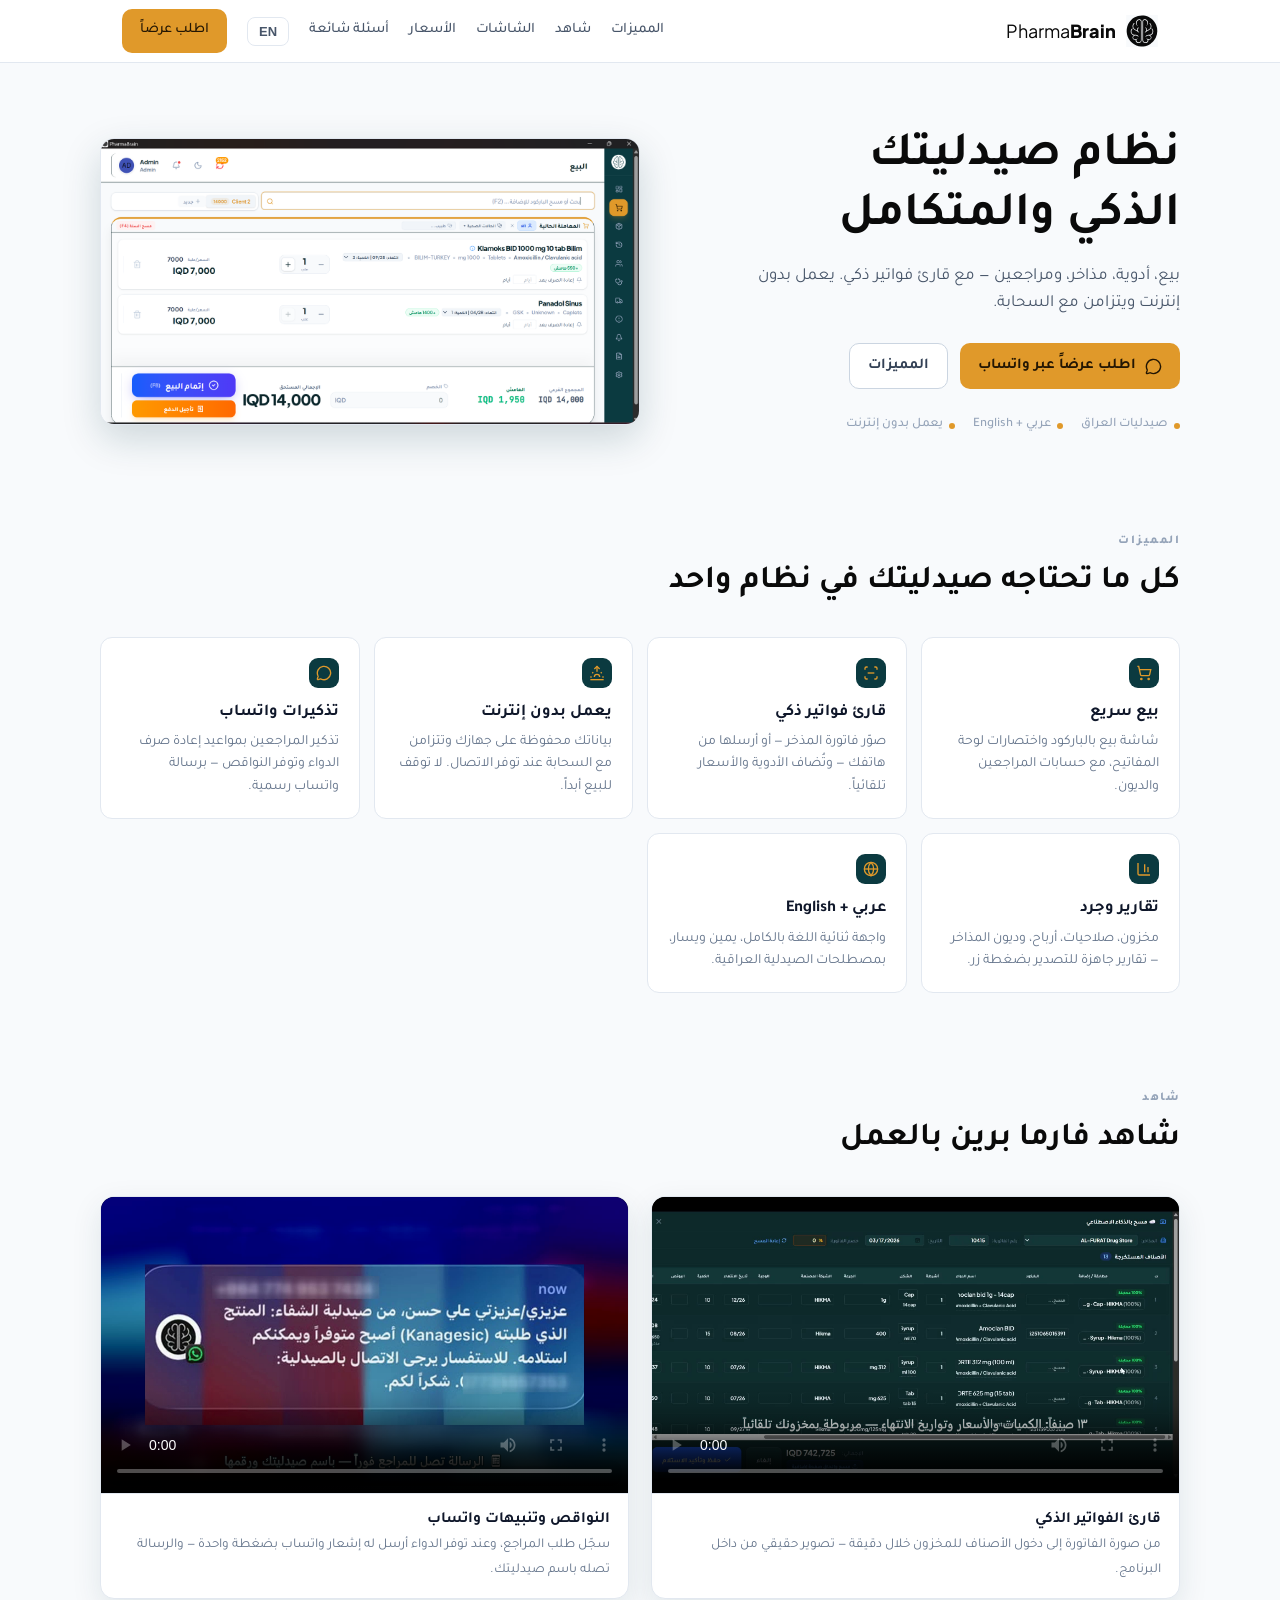
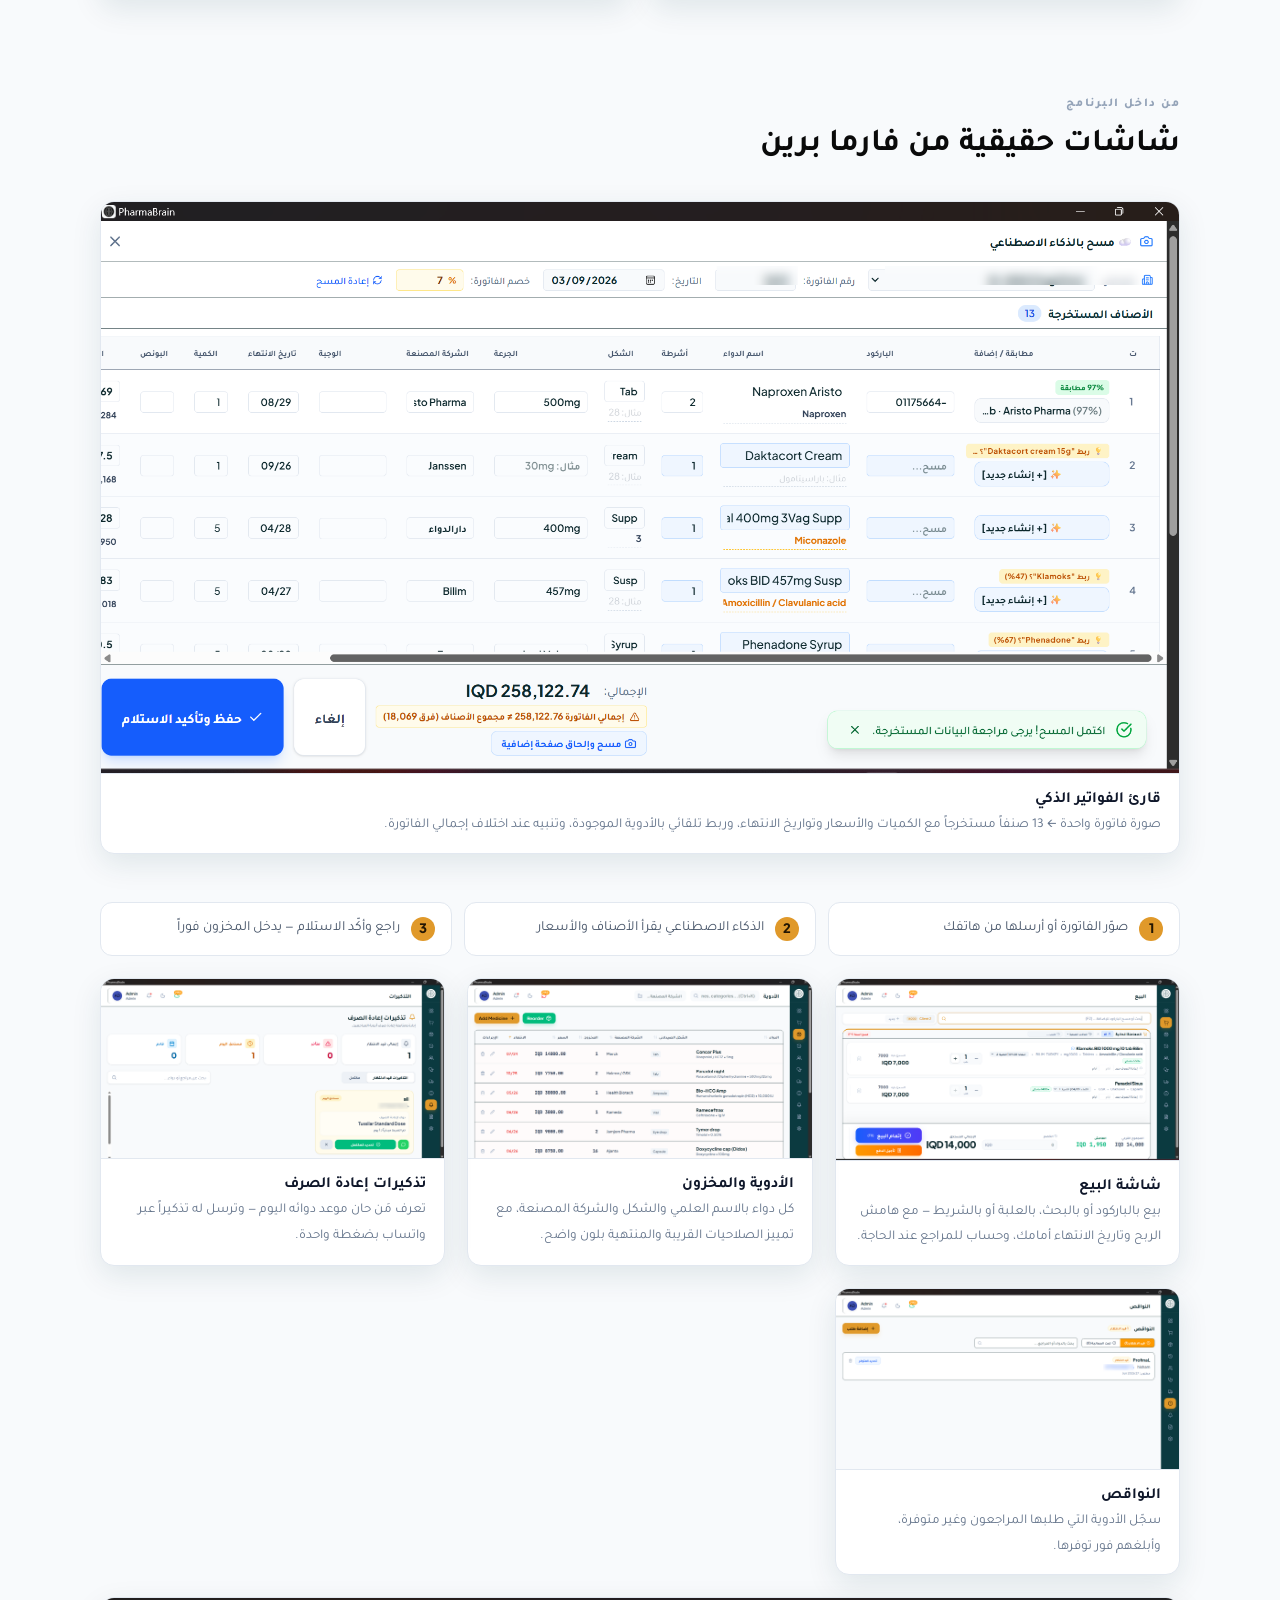
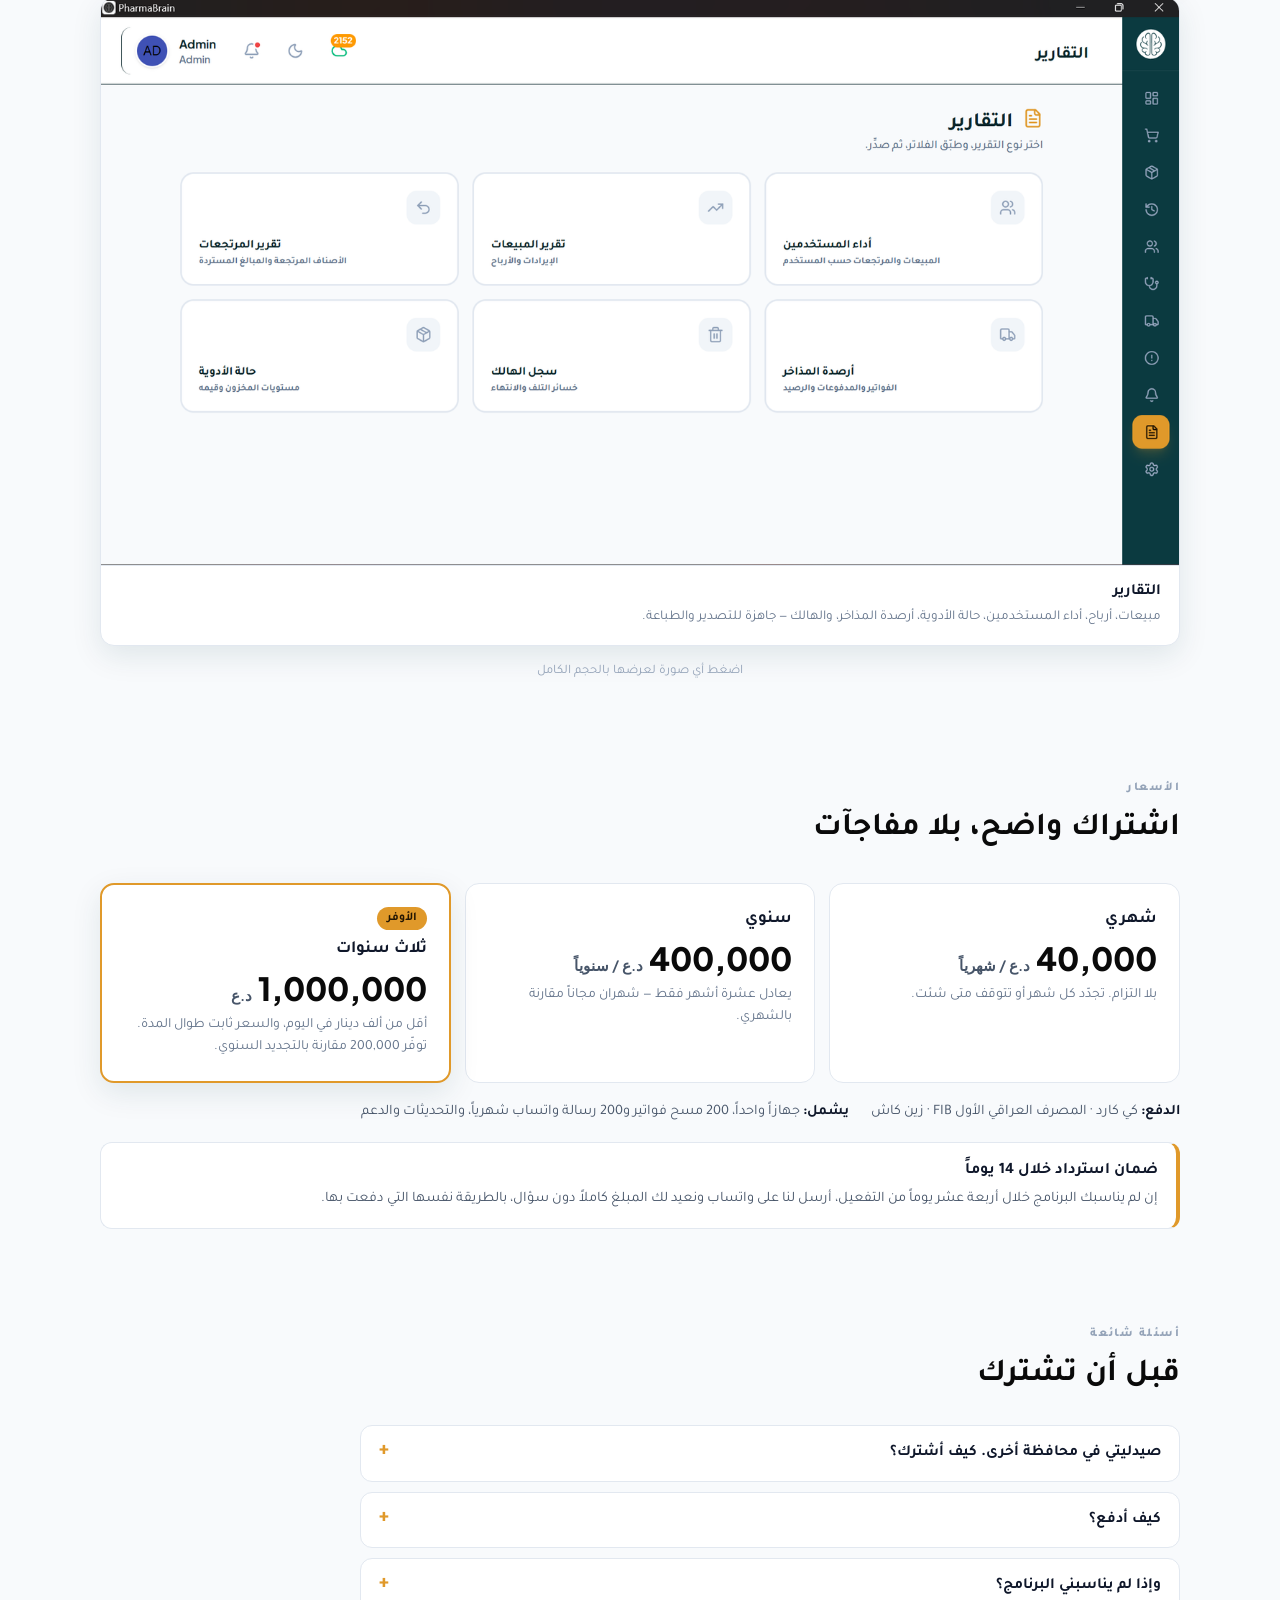
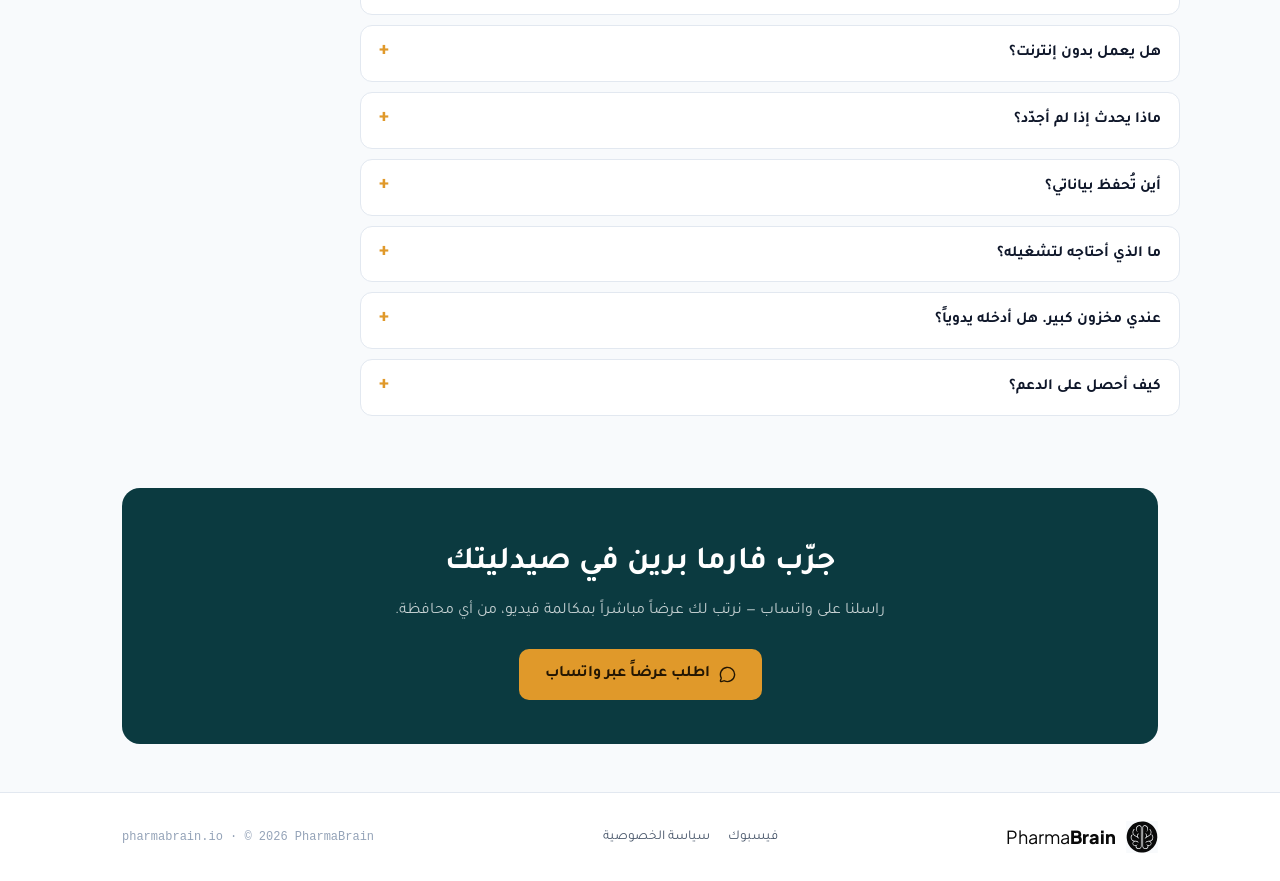
==== commit 3ee66281: "Site: prices (monthly / yearly / 3-year), payment methods, 14-day money-back, FAQ Selling fully onli" ====
--- a/index.html
+++ b/index.html
@@ -4,7 +4,7 @@
 <meta charset="utf-8">
 <meta name="viewport" content="width=device-width, initial-scale=1">
 <title>PharmaBrain — نظام صيدليتك الذكي والمتكامل</title>
-<meta name="description" content="فارما برين — نظام إدارة الصيدليات الذكي للعراق: بيع، أدوية، مذاخر، ومراجعين مع قارئ فواتير ذكي. يعمل بدون إنترنت. PharmaBrain — smart pharmacy management: offline-first POS, inventory & AI invoice scanning.">
+<meta name="description" content="فارما برين — برنامج صيدلية ونظام إدارة الصيدليات الذكي للعراق: بيع، أدوية، مذاخر، ومراجعين مع قارئ فواتير ذكي. يعمل بدون إنترنت. يبدأ من 40,000 دينار شهرياً. PharmaBrain — smart pharmacy management: offline-first POS, inventory & AI invoice scanning.">
 <link rel="icon" type="image/png" href="assets/favicon.png">
 <link rel="apple-touch-icon" href="assets/icon.png">
 <meta property="og:title" content="PharmaBrain — فارما برين">
@@ -161,6 +161,30 @@
   .foot a:hover { color: var(--petrol); }
   .foot .fine { font-family: ui-monospace, monospace; font-size: 12px; color: var(--faint); }
 
+  /* pricing */
+  .plans { display: grid; grid-template-columns: repeat(auto-fit, minmax(240px, 1fr)); gap: 14px; margin-top: 28px; align-items: stretch; }
+  .plan { background: #fff; border: 1px solid var(--line); border-radius: 14px; padding: 22px; display: flex; flex-direction: column; gap: 6px; }
+  .plan.best { border: 2px solid var(--amber); box-shadow: 0 10px 30px rgba(11,58,64,0.10); }
+  .plan .tag { align-self: flex-start; font-size: 12px; font-weight: 700; background: var(--amber); color: var(--on-amber); border-radius: 999px; padding: 2px 10px; }
+  .plan h3 { font-size: 17px; font-weight: 700; color: var(--text); }
+  .plan .price { font-family: 'Plus Jakarta Sans', sans-serif; font-size: 32px; font-weight: 800; color: var(--ink); line-height: 1.2; direction: ltr; text-align: start; unicode-bidi: plaintext; }
+  .plan .price small { font-size: 15px; font-weight: 600; color: var(--muted); }
+  .plan p { font-size: 14px; color: #64748B; }
+  .pay { display: flex; flex-wrap: wrap; gap: 10px 22px; margin-top: 18px; font-size: 14.5px; color: var(--muted); }
+  .pay b { color: var(--text); }
+  .guarantee { margin-top: 18px; background: #fff; border: 1px solid var(--line); border-inline-start: 4px solid var(--amber); border-radius: 12px; padding: 16px 18px; }
+  .guarantee b { color: var(--text); }
+  .guarantee p { font-size: 14.5px; color: var(--muted); margin-top: 4px; }
+
+  /* faq */
+  .faq { margin-top: 24px; display: grid; gap: 10px; max-width: 820px; }
+  .faq details { background: #fff; border: 1px solid var(--line); border-radius: 12px; padding: 0 18px; }
+  .faq summary { cursor: pointer; list-style: none; padding: 15px 0; font-weight: 700; font-size: 15.5px; color: var(--text); display: flex; justify-content: space-between; gap: 12px; }
+  .faq summary::-webkit-details-marker { display: none; }
+  .faq summary::after { content: "+"; color: var(--amber); font-weight: 800; font-size: 20px; line-height: 1; }
+  .faq details[open] summary::after { content: "−"; }
+  .faq details p { font-size: 14.5px; color: var(--muted); padding-bottom: 16px; }
+
   @media (max-width: 640px) {
     .nav-links a.nav-item { display: none; }
     .hero { padding-top: 40px; }
@@ -179,9 +203,10 @@
       <a class="nav-item" href="#features" data-ar="المميزات" data-en="Features">المميزات</a>
       <a class="nav-item" href="#video" data-ar="شاهد" data-en="Watch">شاهد</a>
       <a class="nav-item" href="#screens" data-ar="الشاشات" data-en="Screens">الشاشات</a>
-      <a class="nav-item" href="#contact" data-ar="تواصل" data-en="Contact">تواصل</a>
+      <a class="nav-item" href="#pricing" data-ar="الأسعار" data-en="Pricing">الأسعار</a>
+      <a class="nav-item" href="#faq" data-ar="أسئلة شائعة" data-en="FAQ">أسئلة شائعة</a>
       <button class="lang-btn" id="langBtn" onclick="toggleLang()">EN</button>
-      <a class="btn-amber" href="https://wa.me/9647749537424?text=%D9%85%D8%B1%D8%AD%D8%A8%D8%A7%D9%8B%D8%8C%20%D8%A3%D8%B1%D9%8A%D8%AF%20%D8%B9%D8%B1%D8%B6%D8%A7%D9%8B%20%D8%B9%D9%86%20PharmaBrain" data-ar="اطلب عرضاً" data-en="Request a demo">اطلب عرضاً</a>
+      <a class="btn-amber" href="https://wa.me/9647735557353?text=%D9%85%D8%B1%D8%AD%D8%A8%D8%A7%D9%8B%D8%8C%20%D8%A3%D8%B1%D9%8A%D8%AF%20%D8%B9%D8%B1%D8%B6%D8%A7%D9%8B%20%D8%B9%D9%86%20PharmaBrain" data-ar="اطلب عرضاً" data-en="Request a demo">اطلب عرضاً</a>
     </div>
   </div>
 </nav>
@@ -192,7 +217,7 @@
     <p class="hero-sub" data-ar="بيع، أدوية، مذاخر، ومراجعين — مع قارئ فواتير ذكي. يعمل بدون إنترنت ويتزامن مع السحابة."
        data-en="POS, inventory, suppliers & patients — with an AI invoice reader. Works offline and syncs to the cloud.">بيع، أدوية، مذاخر، ومراجعين — مع قارئ فواتير ذكي. يعمل بدون إنترنت ويتزامن مع السحابة.</p>
     <div class="hero-ctas">
-      <a class="btn-amber" href="https://wa.me/9647749537424?text=%D9%85%D8%B1%D8%AD%D8%A8%D8%A7%D9%8B%D8%8C%20%D8%A3%D8%B1%D9%8A%D8%AF%20%D8%B9%D8%B1%D8%B6%D8%A7%D9%8B%20%D8%B9%D9%86%20PharmaBrain">
+      <a class="btn-amber" href="https://wa.me/9647735557353?text=%D9%85%D8%B1%D8%AD%D8%A8%D8%A7%D9%8B%D8%8C%20%D8%A3%D8%B1%D9%8A%D8%AF%20%D8%B9%D8%B1%D8%B6%D8%A7%D9%8B%20%D8%B9%D9%86%20PharmaBrain">
         <span class="wa-ico"></span>
         <span data-ar="اطلب عرضاً عبر واتساب" data-en="Request a demo on WhatsApp">اطلب عرضاً عبر واتساب</span>
       </a>
@@ -332,6 +357,90 @@
   <p class="shot-hint" data-ar="اضغط أي صورة لعرضها بالحجم الكامل" data-en="Tap any screenshot to view it full size">اضغط أي صورة لعرضها بالحجم الكامل</p>
 </section>
 
+<section class="section container" id="pricing">
+  <div class="kicker" data-ar="الأسعار" data-en="PRICING">الأسعار</div>
+  <h2 data-ar="اشتراك واضح، بلا مفاجآت" data-en="Clear pricing, no surprises">اشتراك واضح، بلا مفاجآت</h2>
+  <div class="plans">
+    <div class="plan">
+      <h3 data-ar="شهري" data-en="Monthly">شهري</h3>
+      <div class="price">40,000 <small data-ar="د.ع / شهرياً" data-en="IQD / month">د.ع / شهرياً</small></div>
+      <p data-ar="بلا التزام. تجدّد كل شهر أو تتوقف متى شئت." data-en="No commitment. Renew each month or stop any time.">بلا التزام. تجدّد كل شهر أو تتوقف متى شئت.</p>
+    </div>
+    <div class="plan">
+      <h3 data-ar="سنوي" data-en="Yearly">سنوي</h3>
+      <div class="price">400,000 <small data-ar="د.ع / سنوياً" data-en="IQD / year">د.ع / سنوياً</small></div>
+      <p data-ar="يعادل عشرة أشهر فقط — شهران مجاناً مقارنة بالشهري." data-en="The price of ten months — two months free compared with monthly.">يعادل عشرة أشهر فقط — شهران مجاناً مقارنة بالشهري.</p>
+    </div>
+    <div class="plan best">
+      <span class="tag" data-ar="الأوفر" data-en="Best value">الأوفر</span>
+      <h3 data-ar="ثلاث سنوات" data-en="Three years">ثلاث سنوات</h3>
+      <div class="price">1,000,000 <small data-ar="د.ع" data-en="IQD">د.ع</small></div>
+      <p data-ar="أقل من ألف دينار في اليوم، والسعر ثابت طوال المدة. توفّر 200,000 مقارنة بالتجديد السنوي." data-en="Under 1,000 IQD a day, with the price locked for the whole term. Saves 200,000 versus renewing yearly.">أقل من ألف دينار في اليوم، والسعر ثابت طوال المدة. توفّر 200,000 مقارنة بالتجديد السنوي.</p>
+    </div>
+  </div>
+  <div class="pay">
+    <span data-ar="<b>الدفع:</b> كي كارد · المصرف العراقي الأول FIB · زين كاش" data-en="<b>Pay by:</b> Qi Card · First Iraqi Bank (FIB) · ZainCash"><b>الدفع:</b> كي كارد · المصرف العراقي الأول FIB · زين كاش</span>
+    <span data-ar="<b>يشمل:</b> جهازاً واحداً، 200 مسح فواتير و200 رسالة واتساب شهرياً، والتحديثات والدعم" data-en="<b>Includes:</b> one device, 200 invoice scans and 200 WhatsApp messages a month, updates and support"><b>يشمل:</b> جهازاً واحداً، 200 مسح فواتير و200 رسالة واتساب شهرياً، والتحديثات والدعم</span>
+  </div>
+  <div class="guarantee">
+    <b data-ar="ضمان استرداد خلال 14 يوماً" data-en="14-day money-back guarantee">ضمان استرداد خلال 14 يوماً</b>
+    <p data-ar="إن لم يناسبك البرنامج خلال أربعة عشر يوماً من التفعيل، أرسل لنا على واتساب ونعيد لك المبلغ كاملاً دون سؤال، بالطريقة نفسها التي دفعت بها."
+       data-en="If PharmaBrain isn't right for you within fourteen days of activation, message us on WhatsApp and we refund you in full, no questions asked, the same way you paid.">إن لم يناسبك البرنامج خلال أربعة عشر يوماً من التفعيل، أرسل لنا على واتساب ونعيد لك المبلغ كاملاً دون سؤال، بالطريقة نفسها التي دفعت بها.</p>
+  </div>
+</section>
+
+<section class="section container" id="faq">
+  <div class="kicker" data-ar="أسئلة شائعة" data-en="FAQ">أسئلة شائعة</div>
+  <h2 data-ar="قبل أن تشترك" data-en="Before you subscribe">قبل أن تشترك</h2>
+  <div class="faq">
+    <details>
+      <summary data-ar="صيدليتي في محافظة أخرى. كيف أشترك؟" data-en="My pharmacy is in another governorate. How do I subscribe?">صيدليتي في محافظة أخرى. كيف أشترك؟</summary>
+      <p data-ar="كل شيء يتم أونلاين ومن أي محافظة: نعرض لك البرنامج بمكالمة فيديو لمدة عشرين دقيقة، تدفع بالتحويل، ثم نثبّت البرنامج ونفعّله على جهازك عن بُعد، وندرّب موظفيك أونلاين."
+         data-en="Everything happens online, from any governorate: a 20-minute video-call demo, payment by transfer, then we install and activate PharmaBrain on your computer remotely and train your staff online.">كل شيء يتم أونلاين ومن أي محافظة: نعرض لك البرنامج بمكالمة فيديو لمدة عشرين دقيقة، تدفع بالتحويل، ثم نثبّت البرنامج ونفعّله على جهازك عن بُعد، وندرّب موظفيك أونلاين.</p>
+    </details>
+    <details>
+      <summary data-ar="كيف أدفع؟" data-en="How do I pay?">كيف أدفع؟</summary>
+      <p data-ar="بتحويل عبر كي كارد أو المصرف العراقي الأول (FIB) أو زين كاش. نرسل لك الفاتورة ووصل القبض على واتساب."
+         data-en="By transfer through Qi Card, First Iraqi Bank (FIB) or ZainCash. We send the invoice and receipt on WhatsApp.">بتحويل عبر كي كارد أو المصرف العراقي الأول (FIB) أو زين كاش. نرسل لك الفاتورة ووصل القبض على واتساب.</p>
+    </details>
+    <details>
+      <summary data-ar="وإذا لم يناسبني البرنامج؟" data-en="What if it isn't right for me?">وإذا لم يناسبني البرنامج؟</summary>
+      <p data-ar="خلال 14 يوماً من التفعيل نعيد لك المبلغ كاملاً دون سؤال. يكفي أن ترسل لنا على واتساب."
+         data-en="Within 14 days of activation we refund you in full, no questions asked. Just message us on WhatsApp.">خلال 14 يوماً من التفعيل نعيد لك المبلغ كاملاً دون سؤال. يكفي أن ترسل لنا على واتساب.</p>
+    </details>
+    <details>
+      <summary data-ar="هل يعمل بدون إنترنت؟" data-en="Does it work without internet?">هل يعمل بدون إنترنت؟</summary>
+      <p data-ar="نعم. البيع والمخزون والتقارير تعمل بدون إنترنت، والبيع لا يتوقف إذا انقطع الاتصال. يحتاج البرنامج أن يتصل بالإنترنت مرة واحدة على الأقل كل 14 يوماً للتحقق من الاشتراك، أما قارئ الفواتير ورسائل واتساب والنسخة السحابية فتعمل عند توفر الاتصال."
+         data-en="Yes. Sales, stock and reports all work offline, and selling never stops when the connection drops. The app needs to connect at least once every 14 days to check the subscription; the invoice reader, WhatsApp messages and cloud backup work whenever you are online.">نعم. البيع والمخزون والتقارير تعمل بدون إنترنت، والبيع لا يتوقف إذا انقطع الاتصال. يحتاج البرنامج أن يتصل بالإنترنت مرة واحدة على الأقل كل 14 يوماً للتحقق من الاشتراك، أما قارئ الفواتير ورسائل واتساب والنسخة السحابية فتعمل عند توفر الاتصال.</p>
+    </details>
+    <details>
+      <summary data-ar="ماذا يحدث إذا لم أجدّد؟" data-en="What happens if I don't renew?">ماذا يحدث إذا لم أجدّد؟</summary>
+      <p data-ar="لا يتوقف البرنامج ولا يُحذف شيء من بياناتك. يستمر البيع والمخزون والتقارير كالمعتاد، وتنخفض المزايا السحابية والذكية إلى حدّ صغير شهرياً حتى تجدّد، والتجديد يعيد كل شيء فوراً."
+         data-en="The program keeps working and none of your data is deleted. Sales, stock and reports carry on as usual; the cloud and AI features drop to a small monthly allowance until you renew, and renewing restores everything at once.">لا يتوقف البرنامج ولا يُحذف شيء من بياناتك. يستمر البيع والمخزون والتقارير كالمعتاد، وتنخفض المزايا السحابية والذكية إلى حدّ صغير شهرياً حتى تجدّد، والتجديد يعيد كل شيء فوراً.</p>
+    </details>
+    <details>
+      <summary data-ar="أين تُحفظ بياناتي؟" data-en="Where is my data kept?">أين تُحفظ بياناتي؟</summary>
+      <p data-ar="على جهازك أولاً، مع نسخة سحابية خاصة بصيدليتك وحدها. بياناتك لك، ويمكنك طلب تصديرها متى شئت. التفاصيل في سياسة الخصوصية."
+         data-en="On your own computer first, with a cloud copy that belongs to your pharmacy alone. Your data is yours and you can ask for an export at any time. Details are in our privacy policy.">على جهازك أولاً، مع نسخة سحابية خاصة بصيدليتك وحدها. بياناتك لك، ويمكنك طلب تصديرها متى شئت. التفاصيل في سياسة الخصوصية.</p>
+    </details>
+    <details>
+      <summary data-ar="ما الذي أحتاجه لتشغيله؟" data-en="What do I need to run it?">ما الذي أحتاجه لتشغيله؟</summary>
+      <p data-ar="حاسوب يعمل بنظام ويندوز واتصال إنترنت. قارئ الباركود والطابعة اختياريان. الاشتراك يشمل جهازاً واحداً، والجهاز الإضافي أو نقطة البيع الثانية بسعر يُتفق عليه."
+         data-en="A Windows computer and an internet connection. A barcode scanner and printer are optional. The subscription covers one device; an extra computer or second till is priced separately.">حاسوب يعمل بنظام ويندوز واتصال إنترنت. قارئ الباركود والطابعة اختياريان. الاشتراك يشمل جهازاً واحداً، والجهاز الإضافي أو نقطة البيع الثانية بسعر يُتفق عليه.</p>
+    </details>
+    <details>
+      <summary data-ar="عندي مخزون كبير. هل أدخله يدوياً؟" data-en="I have a lot of stock. Do I enter it by hand?">عندي مخزون كبير. هل أدخله يدوياً؟</summary>
+      <p data-ar="لا. نساعدك مجاناً باستيراد المخزون من ملف Excel، ويمكنك إدخال الباقي بتصوير فواتير المذخر."
+         data-en="No. We help you import your stock from an Excel file for free, and you can add the rest by photographing supplier invoices.">لا. نساعدك مجاناً باستيراد المخزون من ملف Excel، ويمكنك إدخال الباقي بتصوير فواتير المذخر.</p>
+    </details>
+    <details>
+      <summary data-ar="كيف أحصل على الدعم؟" data-en="How do I get support?">كيف أحصل على الدعم؟</summary>
+      <p data-ar="عبر واتساب يومياً من 9 صباحاً إلى 9 مساءً، ونرد خلال 24 ساعة. والتحديثات تصلك تلقائياً دون إعادة تثبيت."
+         data-en="On WhatsApp every day from 9am to 9pm, with a reply within 24 hours. Updates arrive automatically, no reinstalling.">عبر واتساب يومياً من 9 صباحاً إلى 9 مساءً، ونرد خلال 24 ساعة. والتحديثات تصلك تلقائياً دون إعادة تثبيت.</p>
+    </details>
+  </div>
+</section>
+
 <!-- full-size screenshot viewer -->
 <div class="lightbox" id="lightbox" hidden>
   <button class="lb-close" id="lbClose" aria-label="Close">&times;</button>
@@ -341,8 +450,8 @@
 <section class="container" id="contact">
   <div class="band">
     <h2 data-ar="جرّب فارما برين في صيدليتك" data-en="Try PharmaBrain in your pharmacy">جرّب فارما برين في صيدليتك</h2>
-    <p data-ar="راسلنا على واتساب — نرتب لك عرضاً مباشراً على جهازك." data-en="Message us on WhatsApp — we'll set up a live demo on your machine.">راسلنا على واتساب — نرتب لك عرضاً مباشراً على جهازك.</p>
-    <a class="btn-amber" href="https://wa.me/9647749537424?text=%D9%85%D8%B1%D8%AD%D8%A8%D8%A7%D9%8B%D8%8C%20%D8%A3%D8%B1%D9%8A%D8%AF%20%D8%B9%D8%B1%D8%B6%D8%A7%D9%8B%20%D8%B9%D9%86%20PharmaBrain">
+    <p data-ar="راسلنا على واتساب — نرتب لك عرضاً مباشراً بمكالمة فيديو، من أي محافظة." data-en="Message us on WhatsApp — we'll show you PharmaBrain live on a video call, wherever you are in Iraq.">راسلنا على واتساب — نرتب لك عرضاً مباشراً بمكالمة فيديو، من أي محافظة.</p>
+    <a class="btn-amber" href="https://wa.me/9647735557353?text=%D9%85%D8%B1%D8%AD%D8%A8%D8%A7%D9%8B%D8%8C%20%D8%A3%D8%B1%D9%8A%D8%AF%20%D8%B9%D8%B1%D8%B6%D8%A7%D9%8B%20%D8%B9%D9%86%20PharmaBrain">
       <span class="wa-ico"></span>
       <span data-ar="اطلب عرضاً عبر واتساب" data-en="Request a demo on WhatsApp">اطلب عرضاً عبر واتساب</span>
     </a>
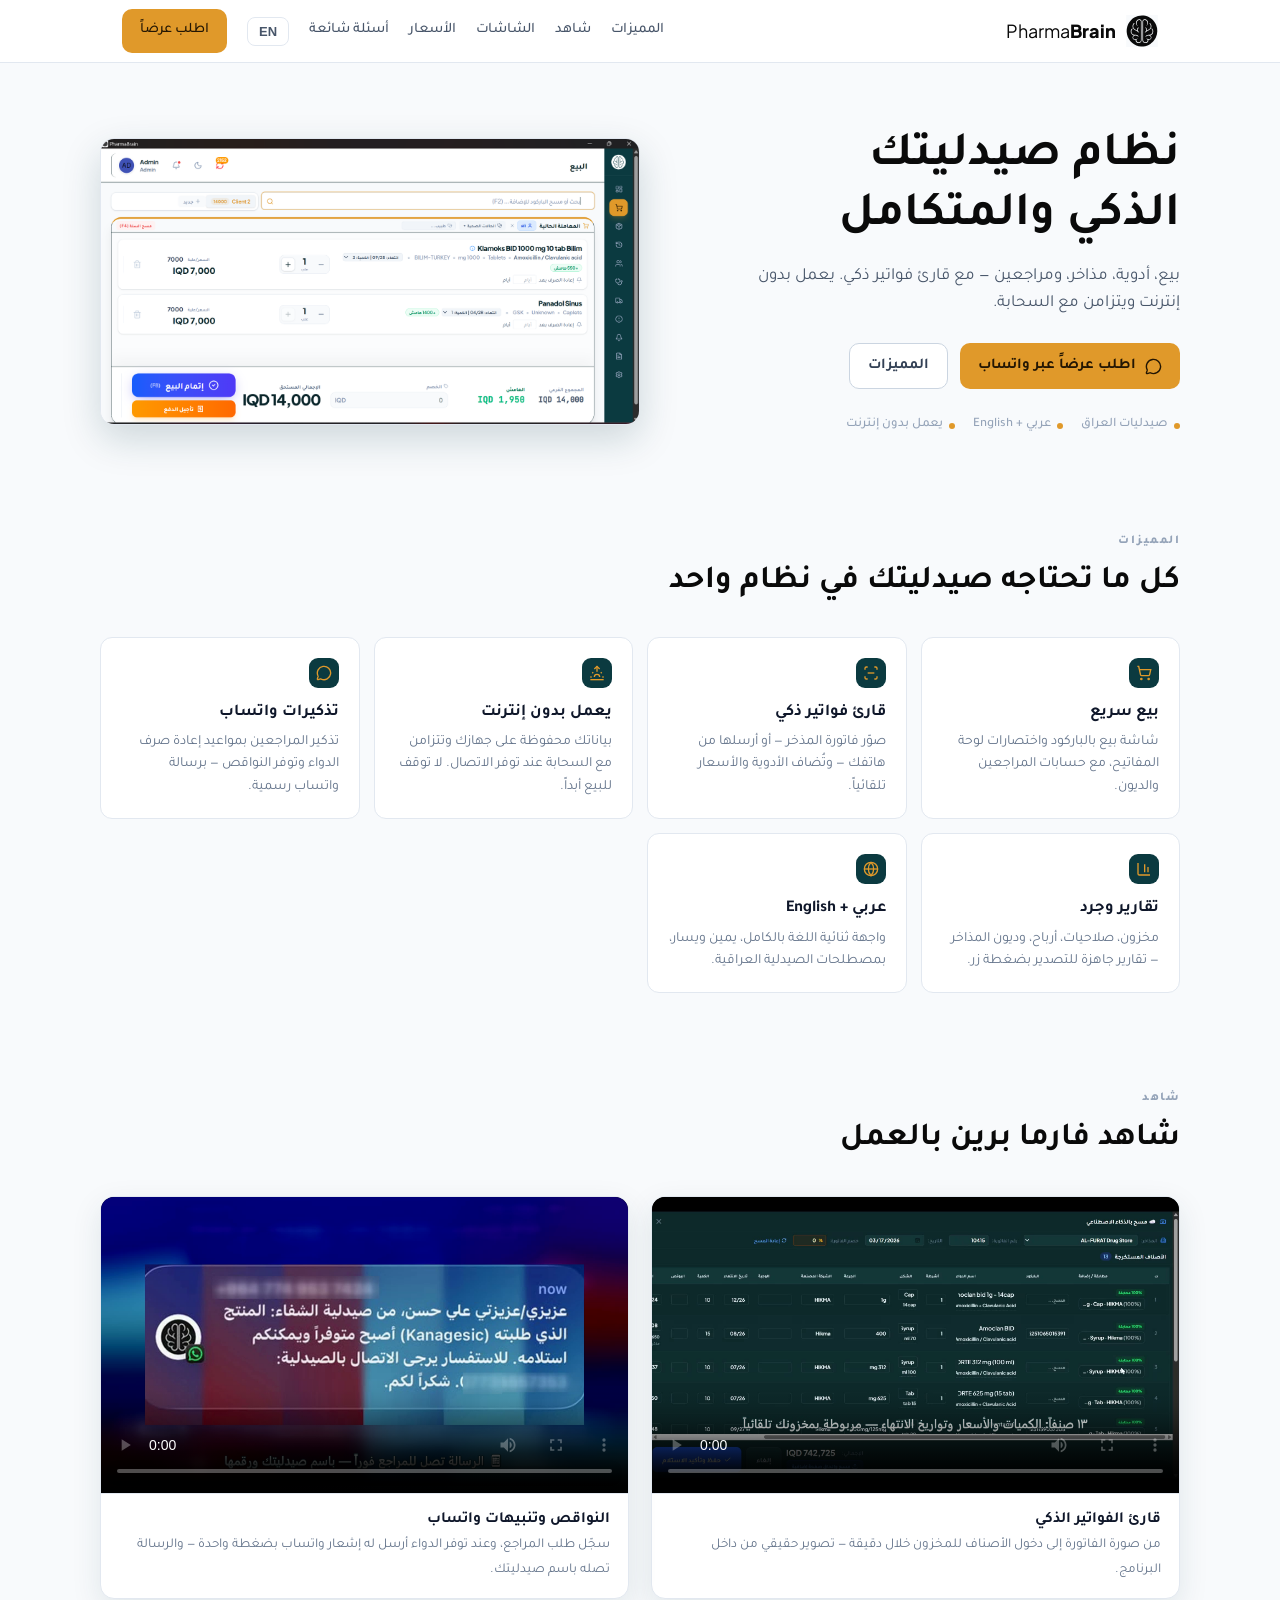
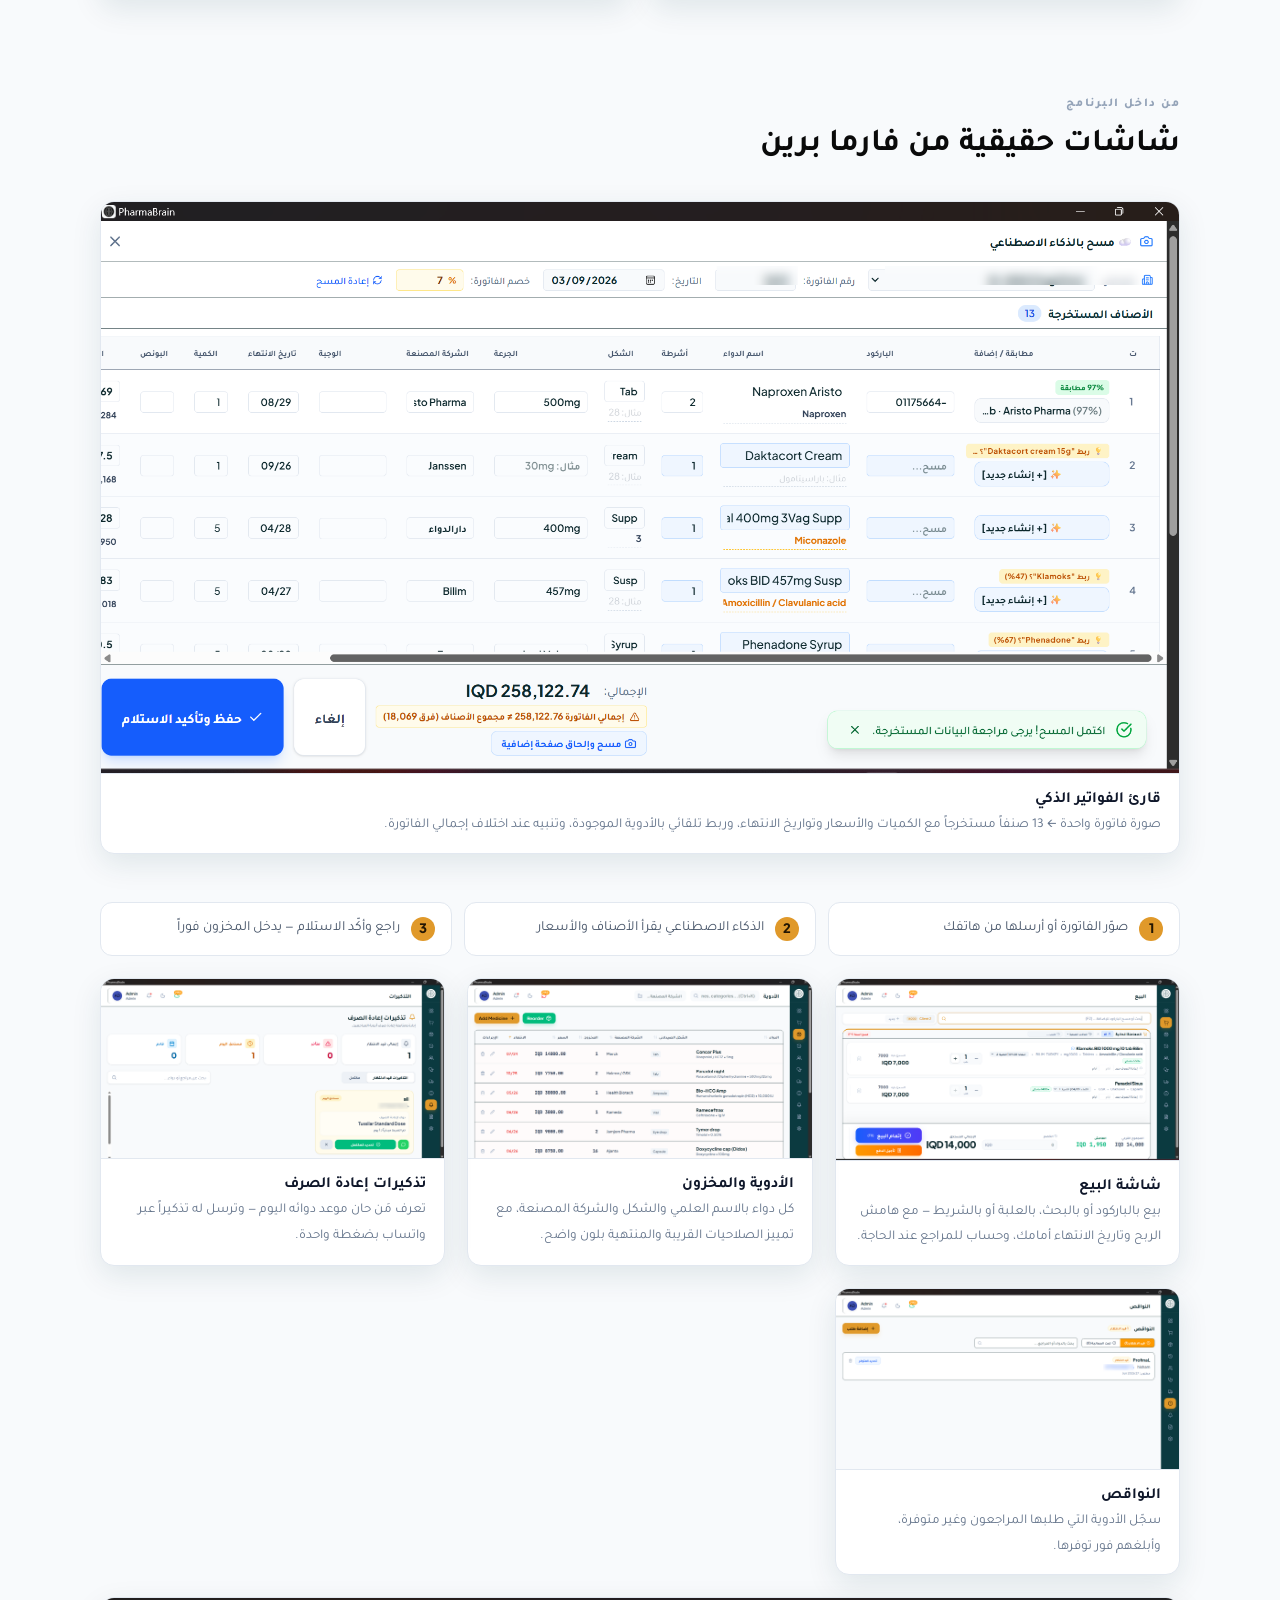
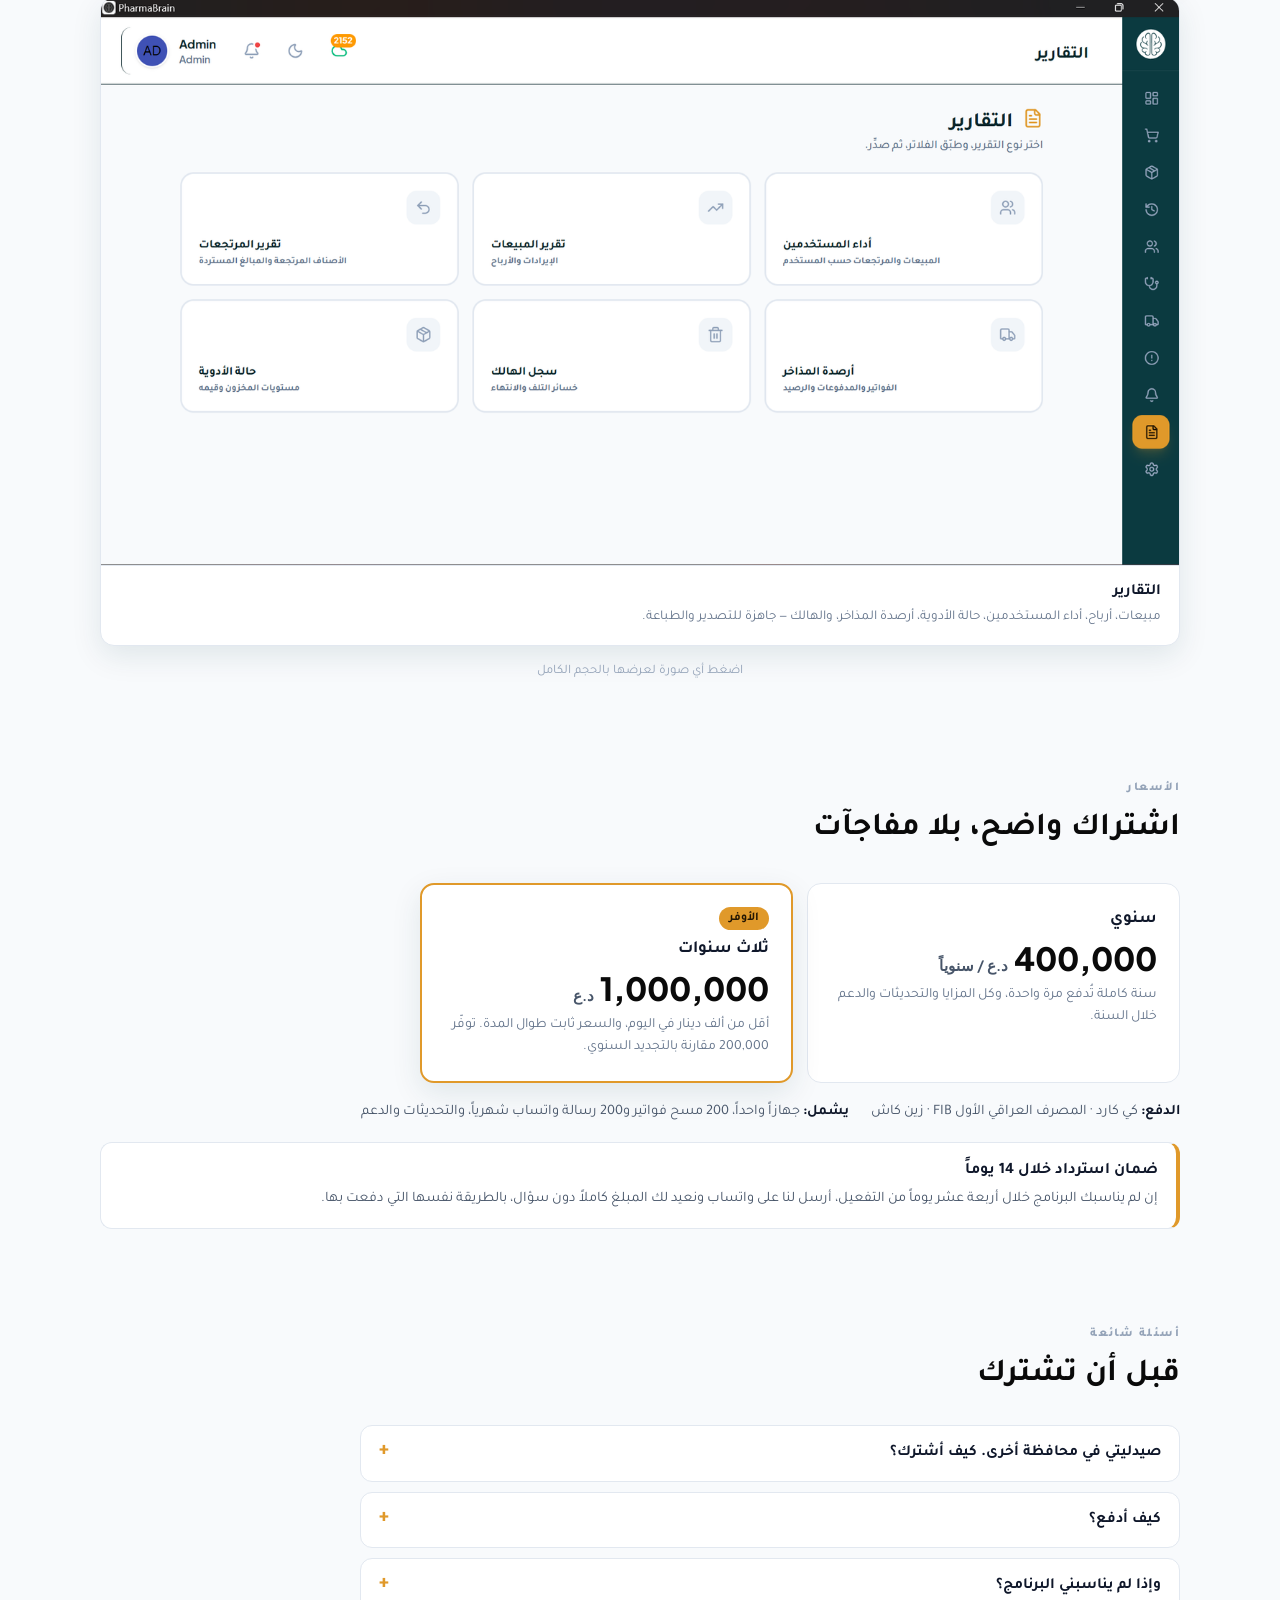
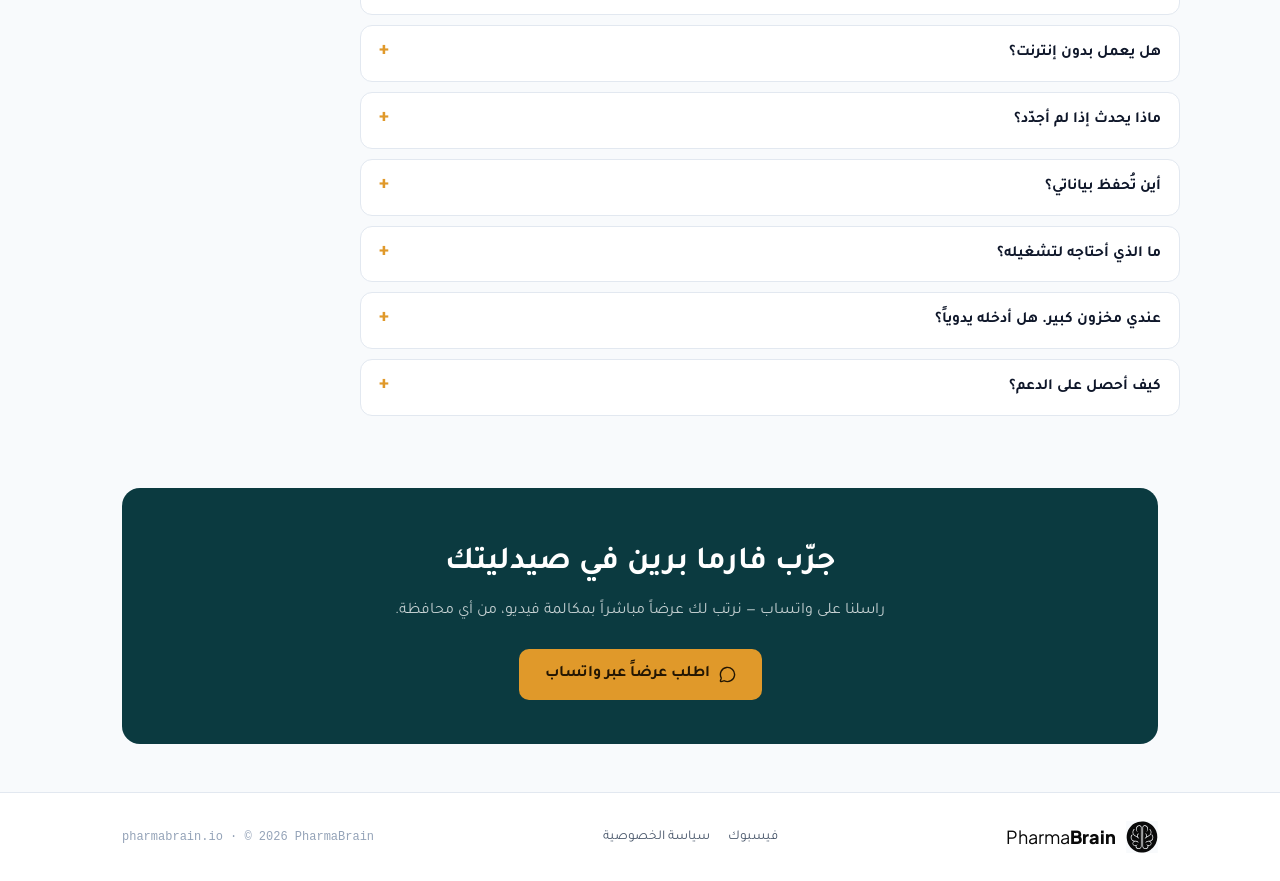
==== commit 797424cc: "Pricing: two plans only (yearly 400k, 3 years 1M) - monthly removed; quote PDF rebuilt Co-Authored-B" ====
--- a/index.html
+++ b/index.html
@@ -4,7 +4,7 @@
 <meta charset="utf-8">
 <meta name="viewport" content="width=device-width, initial-scale=1">
 <title>PharmaBrain — نظام صيدليتك الذكي والمتكامل</title>
-<meta name="description" content="فارما برين — برنامج صيدلية ونظام إدارة الصيدليات الذكي للعراق: بيع، أدوية، مذاخر، ومراجعين مع قارئ فواتير ذكي. يعمل بدون إنترنت. يبدأ من 40,000 دينار شهرياً. PharmaBrain — smart pharmacy management: offline-first POS, inventory & AI invoice scanning.">
+<meta name="description" content="فارما برين — برنامج صيدلية ونظام إدارة الصيدليات الذكي للعراق: بيع، أدوية، مذاخر، ومراجعين مع قارئ فواتير ذكي. يعمل بدون إنترنت. الاشتراك السنوي 400,000 دينار. PharmaBrain — smart pharmacy management: offline-first POS, inventory & AI invoice scanning.">
 <link rel="icon" type="image/png" href="assets/favicon.png">
 <link rel="apple-touch-icon" href="assets/icon.png">
 <meta property="og:title" content="PharmaBrain — فارما برين">
@@ -162,7 +162,7 @@
   .foot .fine { font-family: ui-monospace, monospace; font-size: 12px; color: var(--faint); }
 
   /* pricing */
-  .plans { display: grid; grid-template-columns: repeat(auto-fit, minmax(240px, 1fr)); gap: 14px; margin-top: 28px; align-items: stretch; }
+  .plans { display: grid; grid-template-columns: repeat(auto-fit, minmax(240px, 1fr)); gap: 14px; margin-top: 28px; align-items: stretch; max-width: 760px; }
   .plan { background: #fff; border: 1px solid var(--line); border-radius: 14px; padding: 22px; display: flex; flex-direction: column; gap: 6px; }
   .plan.best { border: 2px solid var(--amber); box-shadow: 0 10px 30px rgba(11,58,64,0.10); }
   .plan .tag { align-self: flex-start; font-size: 12px; font-weight: 700; background: var(--amber); color: var(--on-amber); border-radius: 999px; padding: 2px 10px; }
@@ -362,14 +362,9 @@
   <h2 data-ar="اشتراك واضح، بلا مفاجآت" data-en="Clear pricing, no surprises">اشتراك واضح، بلا مفاجآت</h2>
   <div class="plans">
     <div class="plan">
-      <h3 data-ar="شهري" data-en="Monthly">شهري</h3>
-      <div class="price">40,000 <small data-ar="د.ع / شهرياً" data-en="IQD / month">د.ع / شهرياً</small></div>
-      <p data-ar="بلا التزام. تجدّد كل شهر أو تتوقف متى شئت." data-en="No commitment. Renew each month or stop any time.">بلا التزام. تجدّد كل شهر أو تتوقف متى شئت.</p>
-    </div>
-    <div class="plan">
       <h3 data-ar="سنوي" data-en="Yearly">سنوي</h3>
       <div class="price">400,000 <small data-ar="د.ع / سنوياً" data-en="IQD / year">د.ع / سنوياً</small></div>
-      <p data-ar="يعادل عشرة أشهر فقط — شهران مجاناً مقارنة بالشهري." data-en="The price of ten months — two months free compared with monthly.">يعادل عشرة أشهر فقط — شهران مجاناً مقارنة بالشهري.</p>
+      <p data-ar="سنة كاملة تُدفع مرة واحدة، وكل المزايا والتحديثات والدعم خلال السنة." data-en="A full year paid once, with every feature, update and support for the year.">سنة كاملة تُدفع مرة واحدة، وكل المزايا والتحديثات والدعم خلال السنة.</p>
     </div>
     <div class="plan best">
       <span class="tag" data-ar="الأوفر" data-en="Best value">الأوفر</span>
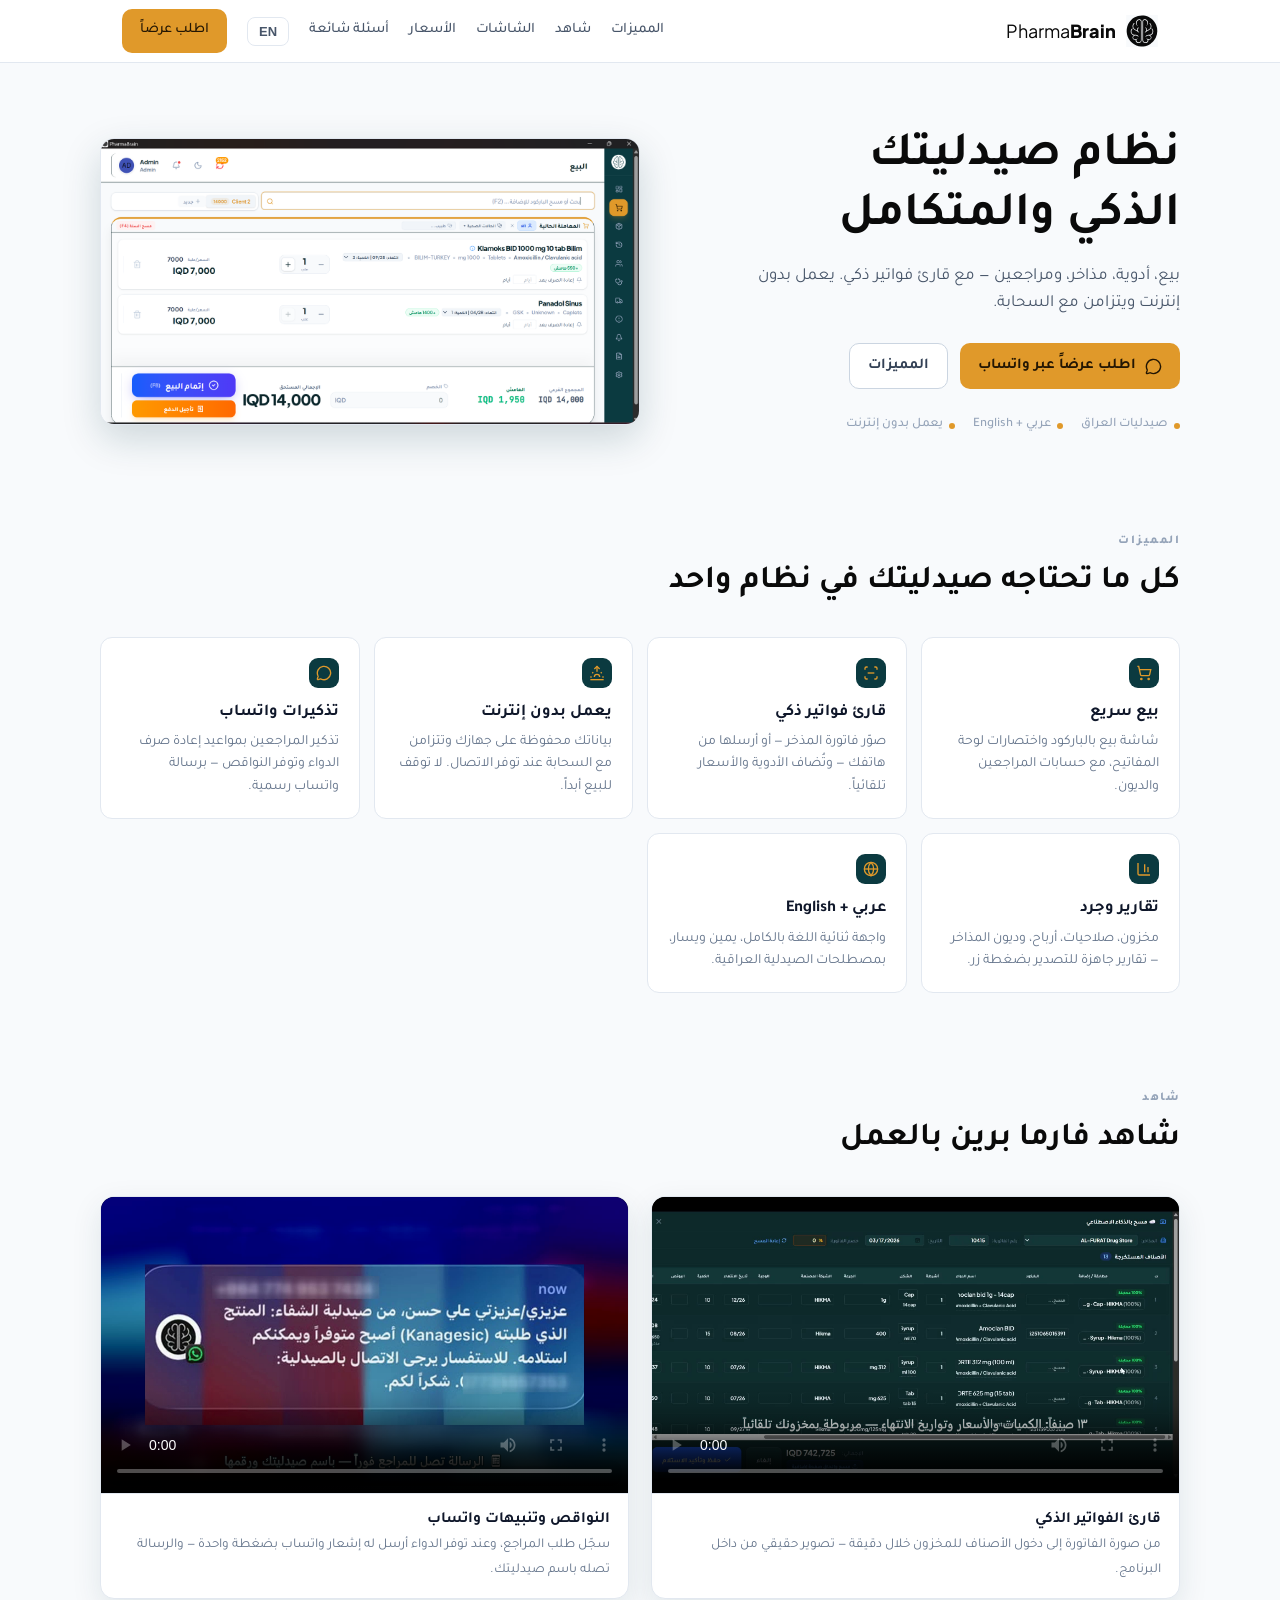
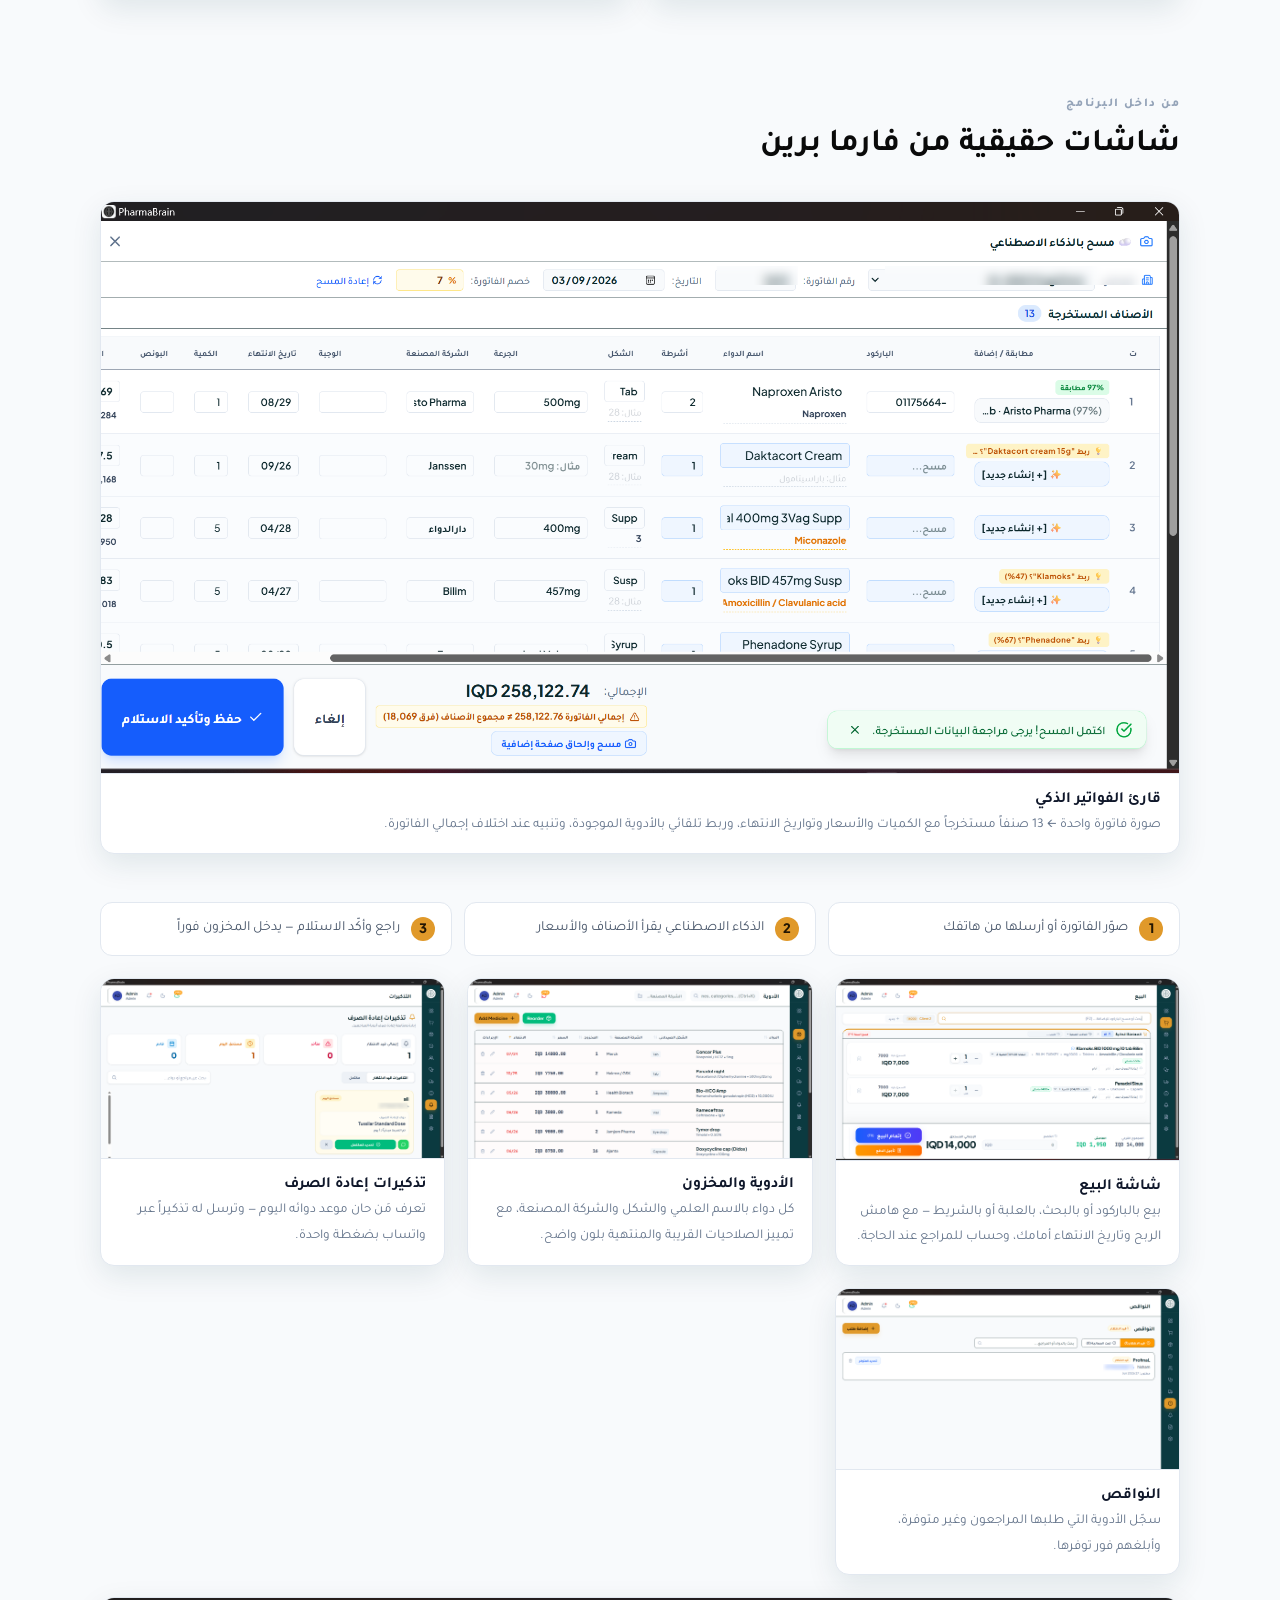
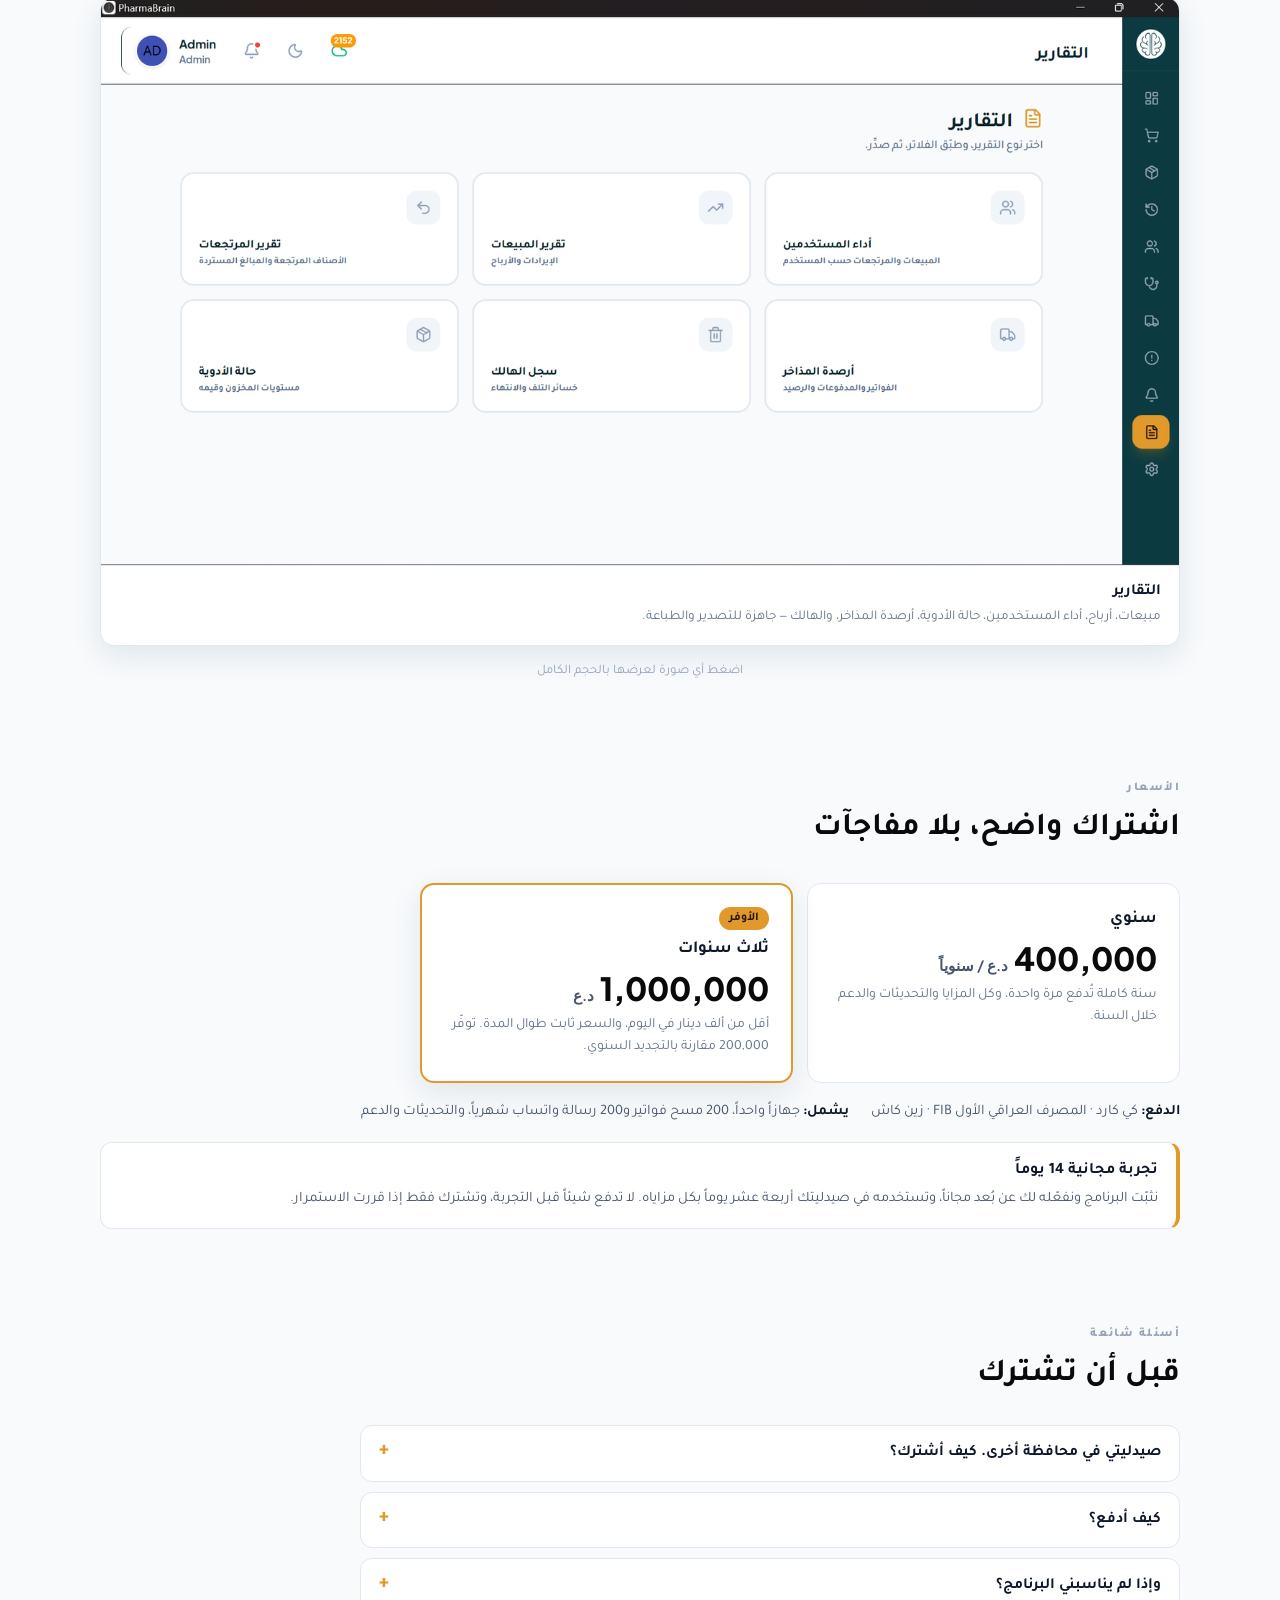
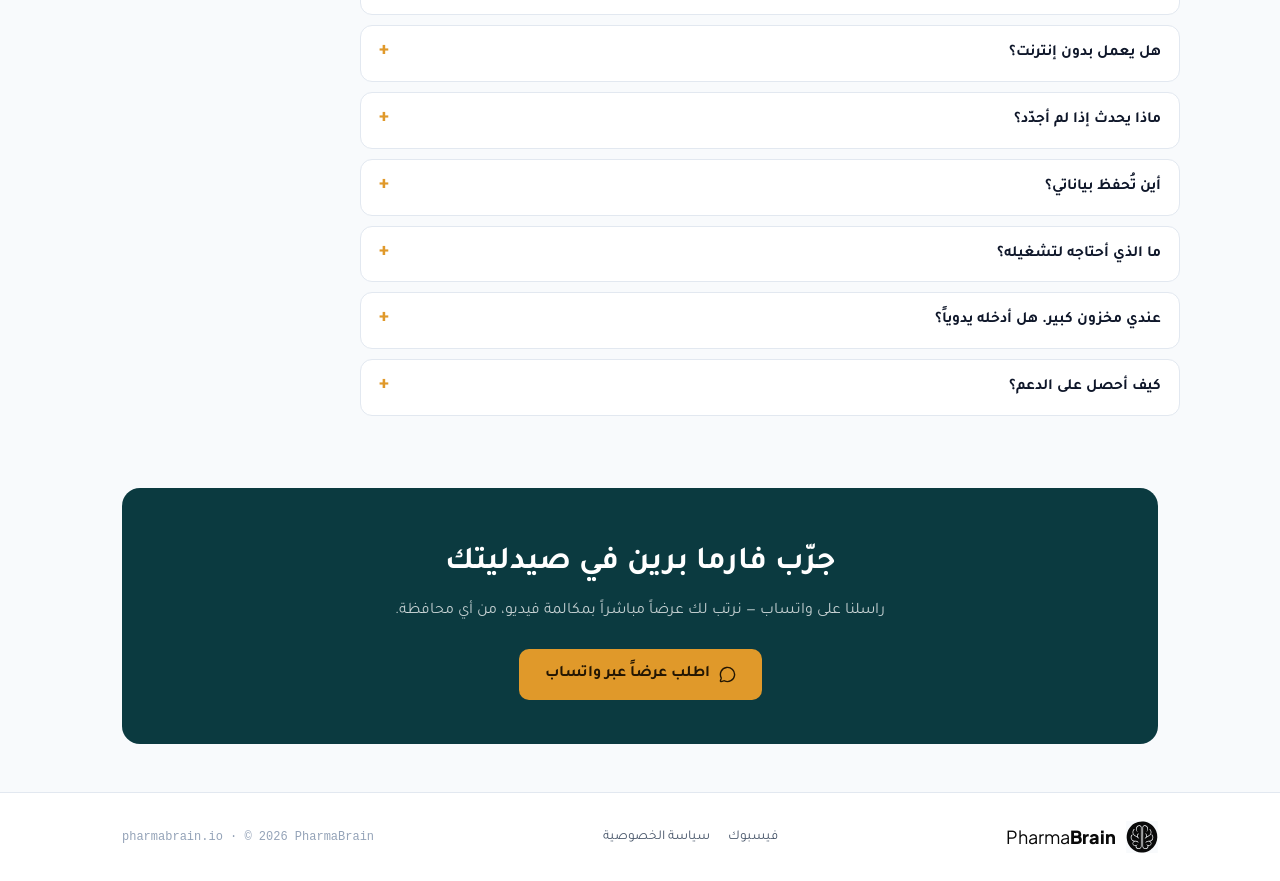
==== commit 20d593a9: "Free 14-day trial (pay after) replaces the money-back guarantee: pricing box + FAQ Co-Authored-By: C" ====
--- a/index.html
+++ b/index.html
@@ -378,9 +378,9 @@
     <span data-ar="<b>يشمل:</b> جهازاً واحداً، 200 مسح فواتير و200 رسالة واتساب شهرياً، والتحديثات والدعم" data-en="<b>Includes:</b> one device, 200 invoice scans and 200 WhatsApp messages a month, updates and support"><b>يشمل:</b> جهازاً واحداً، 200 مسح فواتير و200 رسالة واتساب شهرياً، والتحديثات والدعم</span>
   </div>
   <div class="guarantee">
-    <b data-ar="ضمان استرداد خلال 14 يوماً" data-en="14-day money-back guarantee">ضمان استرداد خلال 14 يوماً</b>
-    <p data-ar="إن لم يناسبك البرنامج خلال أربعة عشر يوماً من التفعيل، أرسل لنا على واتساب ونعيد لك المبلغ كاملاً دون سؤال، بالطريقة نفسها التي دفعت بها."
-       data-en="If PharmaBrain isn't right for you within fourteen days of activation, message us on WhatsApp and we refund you in full, no questions asked, the same way you paid.">إن لم يناسبك البرنامج خلال أربعة عشر يوماً من التفعيل، أرسل لنا على واتساب ونعيد لك المبلغ كاملاً دون سؤال، بالطريقة نفسها التي دفعت بها.</p>
+    <b data-ar="تجربة مجانية 14 يوماً" data-en="Free 14-day trial">تجربة مجانية 14 يوماً</b>
+    <p data-ar="نثبّت البرنامج ونفعّله لك عن بُعد مجاناً، وتستخدمه في صيدليتك أربعة عشر يوماً بكل مزاياه. لا تدفع شيئاً قبل التجربة، وتشترك فقط إذا قررت الاستمرار."
+       data-en="We install and activate PharmaBrain for you remotely, free, and you use it in your pharmacy for fourteen days with every feature. Nothing to pay before the trial; you subscribe only if you decide to keep it.">نثبّت البرنامج ونفعّله لك عن بُعد مجاناً، وتستخدمه في صيدليتك أربعة عشر يوماً بكل مزاياه. لا تدفع شيئاً قبل التجربة، وتشترك فقط إذا قررت الاستمرار.</p>
   </div>
 </section>
 
@@ -390,8 +390,8 @@
   <div class="faq">
     <details>
       <summary data-ar="صيدليتي في محافظة أخرى. كيف أشترك؟" data-en="My pharmacy is in another governorate. How do I subscribe?">صيدليتي في محافظة أخرى. كيف أشترك؟</summary>
-      <p data-ar="كل شيء يتم أونلاين ومن أي محافظة: نعرض لك البرنامج بمكالمة فيديو لمدة عشرين دقيقة، تدفع بالتحويل، ثم نثبّت البرنامج ونفعّله على جهازك عن بُعد، وندرّب موظفيك أونلاين."
-         data-en="Everything happens online, from any governorate: a 20-minute video-call demo, payment by transfer, then we install and activate PharmaBrain on your computer remotely and train your staff online.">كل شيء يتم أونلاين ومن أي محافظة: نعرض لك البرنامج بمكالمة فيديو لمدة عشرين دقيقة، تدفع بالتحويل، ثم نثبّت البرنامج ونفعّله على جهازك عن بُعد، وندرّب موظفيك أونلاين.</p>
+      <p data-ar="كل شيء يتم أونلاين ومن أي محافظة: نثبّت البرنامج ونفعّله على جهازك عن بُعد مجاناً، وندرّب موظفيك أونلاين، وتجرّبه 14 يوماً. إذا قررت الاستمرار تدفع بالتحويل. وإذا أحببت، نعرضه لك قبلها بمكالمة فيديو."
+         data-en="Everything happens online, from any governorate: we install and activate PharmaBrain on your computer remotely for free, train your staff online, and you try it for 14 days. If you decide to keep it, you pay by transfer. If you like, we can show it to you first on a video call.">كل شيء يتم أونلاين ومن أي محافظة: نثبّت البرنامج ونفعّله على جهازك عن بُعد مجاناً، وندرّب موظفيك أونلاين، وتجرّبه 14 يوماً. إذا قررت الاستمرار تدفع بالتحويل. وإذا أحببت، نعرضه لك قبلها بمكالمة فيديو.</p>
     </details>
     <details>
       <summary data-ar="كيف أدفع؟" data-en="How do I pay?">كيف أدفع؟</summary>
@@ -400,8 +400,8 @@
     </details>
     <details>
       <summary data-ar="وإذا لم يناسبني البرنامج؟" data-en="What if it isn't right for me?">وإذا لم يناسبني البرنامج؟</summary>
-      <p data-ar="خلال 14 يوماً من التفعيل نعيد لك المبلغ كاملاً دون سؤال. يكفي أن ترسل لنا على واتساب."
-         data-en="Within 14 days of activation we refund you in full, no questions asked. Just message us on WhatsApp.">خلال 14 يوماً من التفعيل نعيد لك المبلغ كاملاً دون سؤال. يكفي أن ترسل لنا على واتساب.</p>
+      <p data-ar="جرّبه مجاناً 14 يوماً قبل أن تدفع أي شيء. إذا لم يناسبك فلا تدفع، وبياناتك تبقى لك."
+         data-en="Try it free for 14 days before you pay anything. If it isn't right for you, you don't pay, and your data stays yours.">جرّبه مجاناً 14 يوماً قبل أن تدفع أي شيء. إذا لم يناسبك فلا تدفع، وبياناتك تبقى لك.</p>
     </details>
     <details>
       <summary data-ar="هل يعمل بدون إنترنت؟" data-en="Does it work without internet?">هل يعمل بدون إنترنت؟</summary>
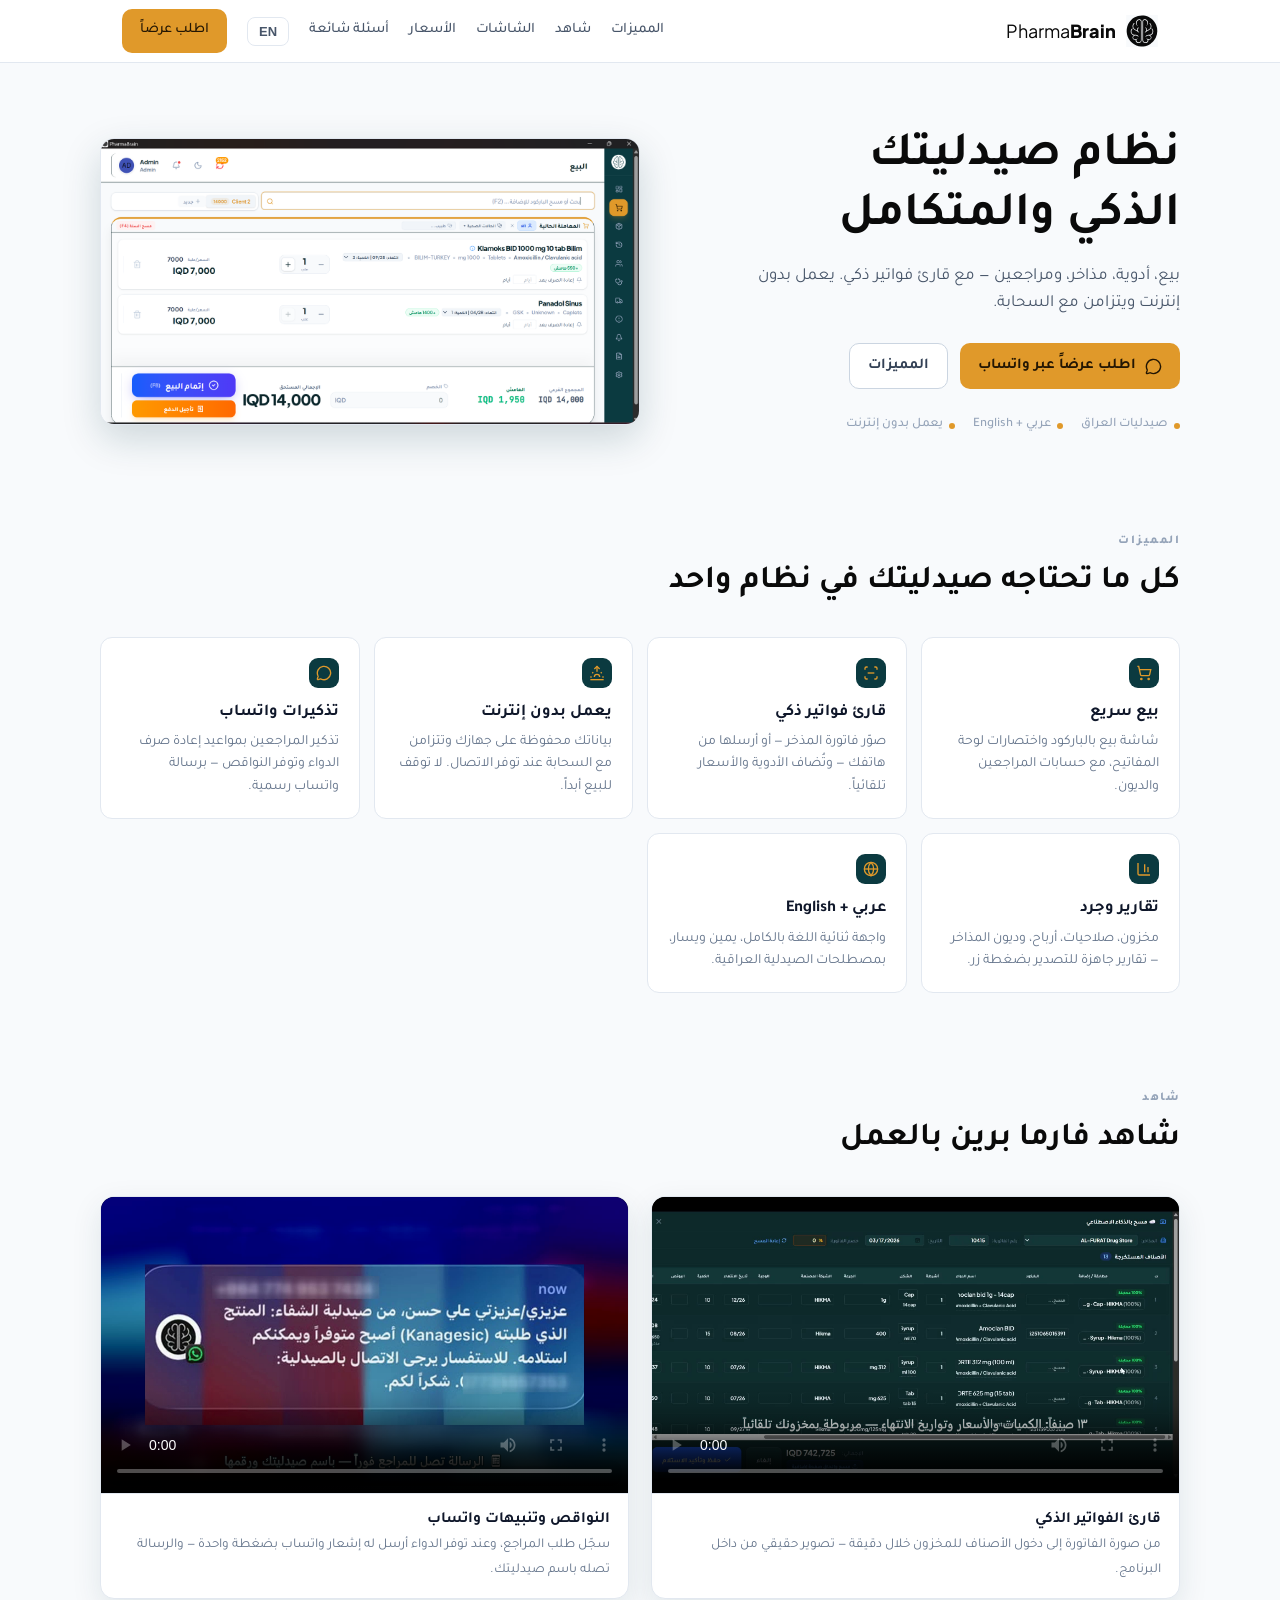
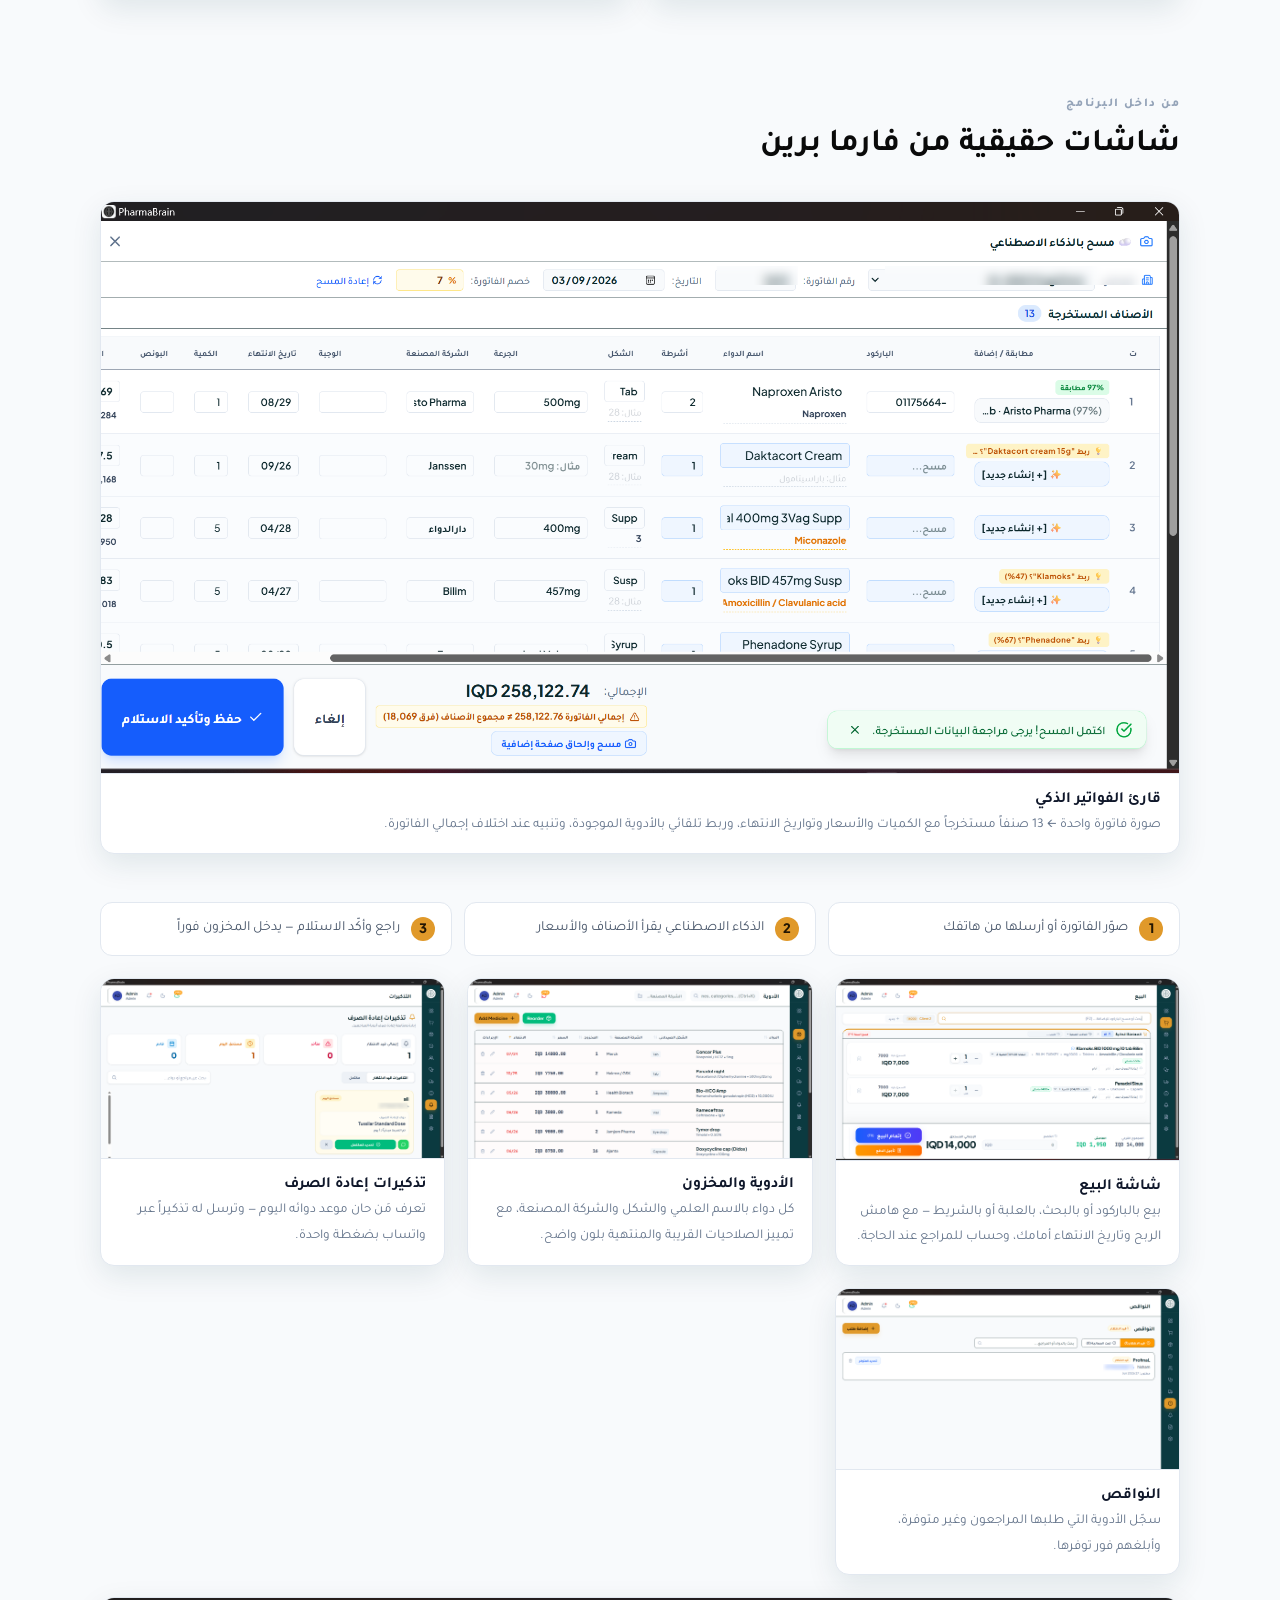
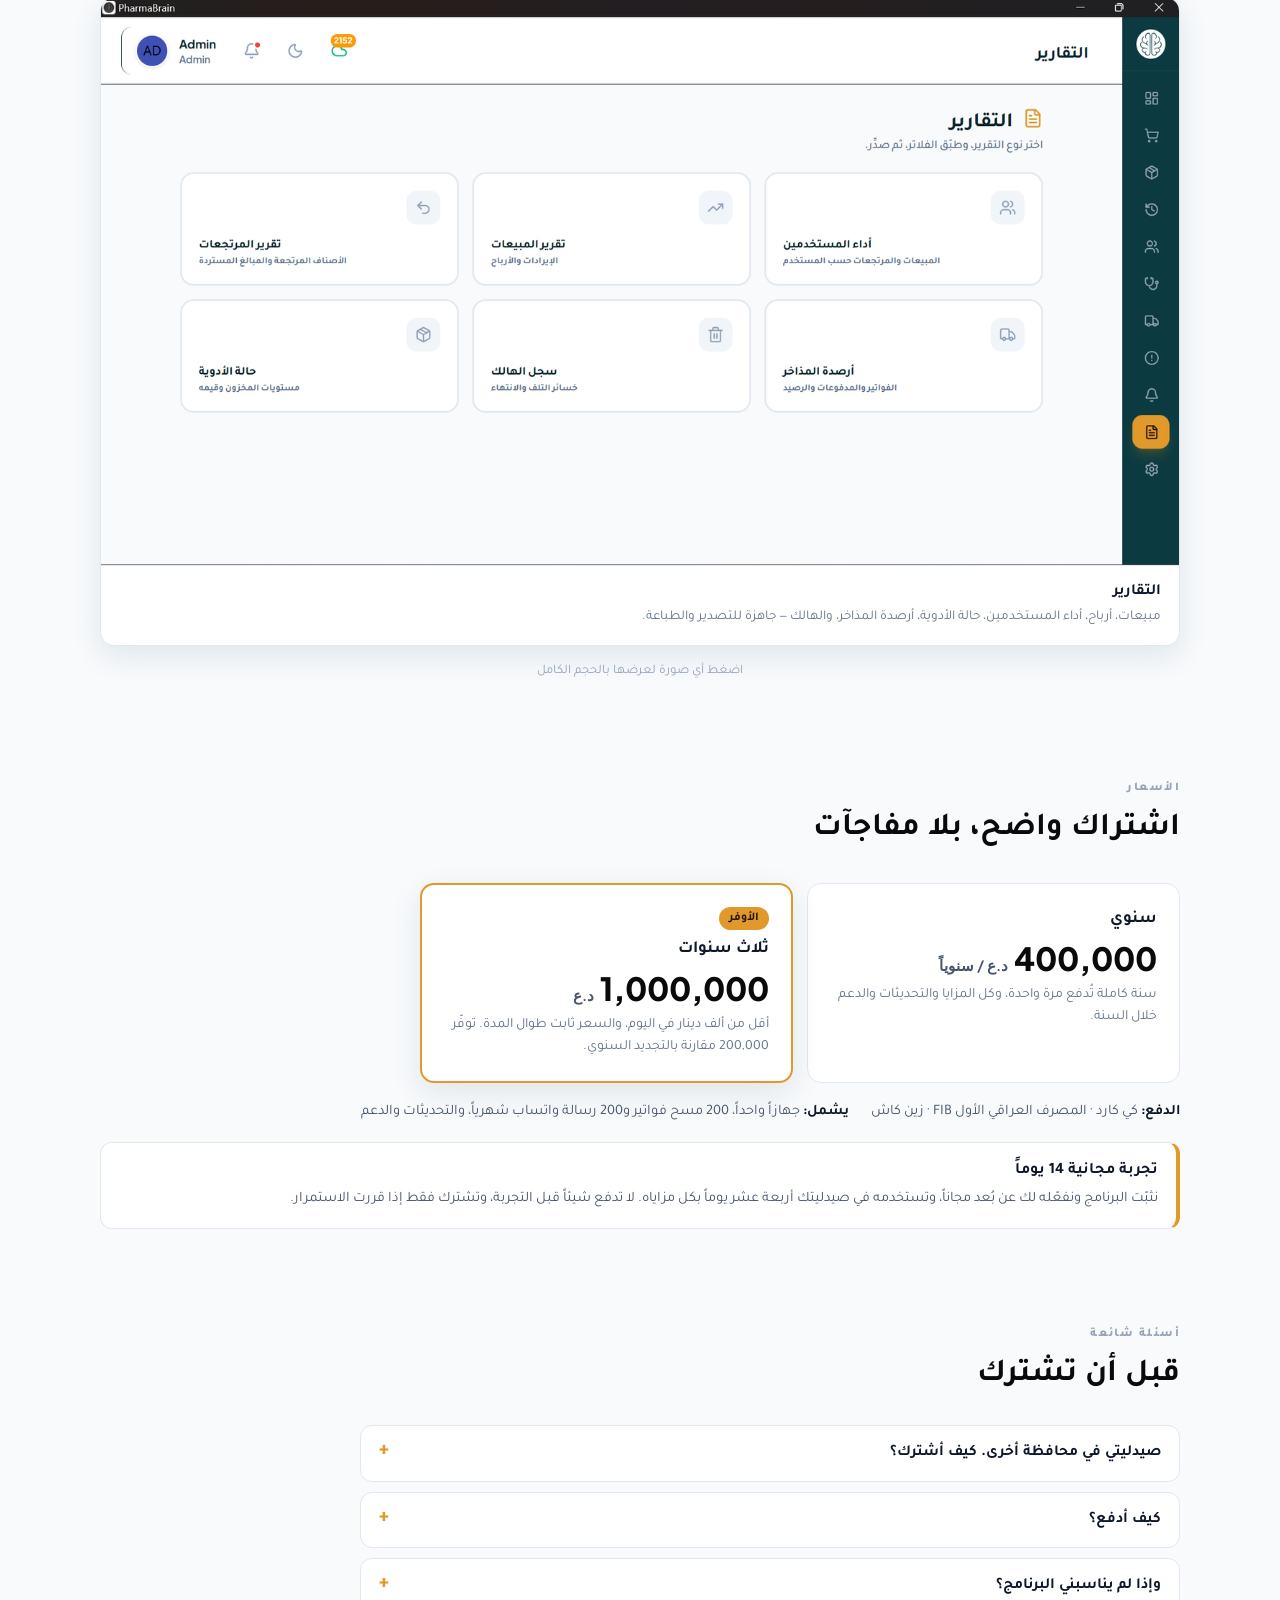
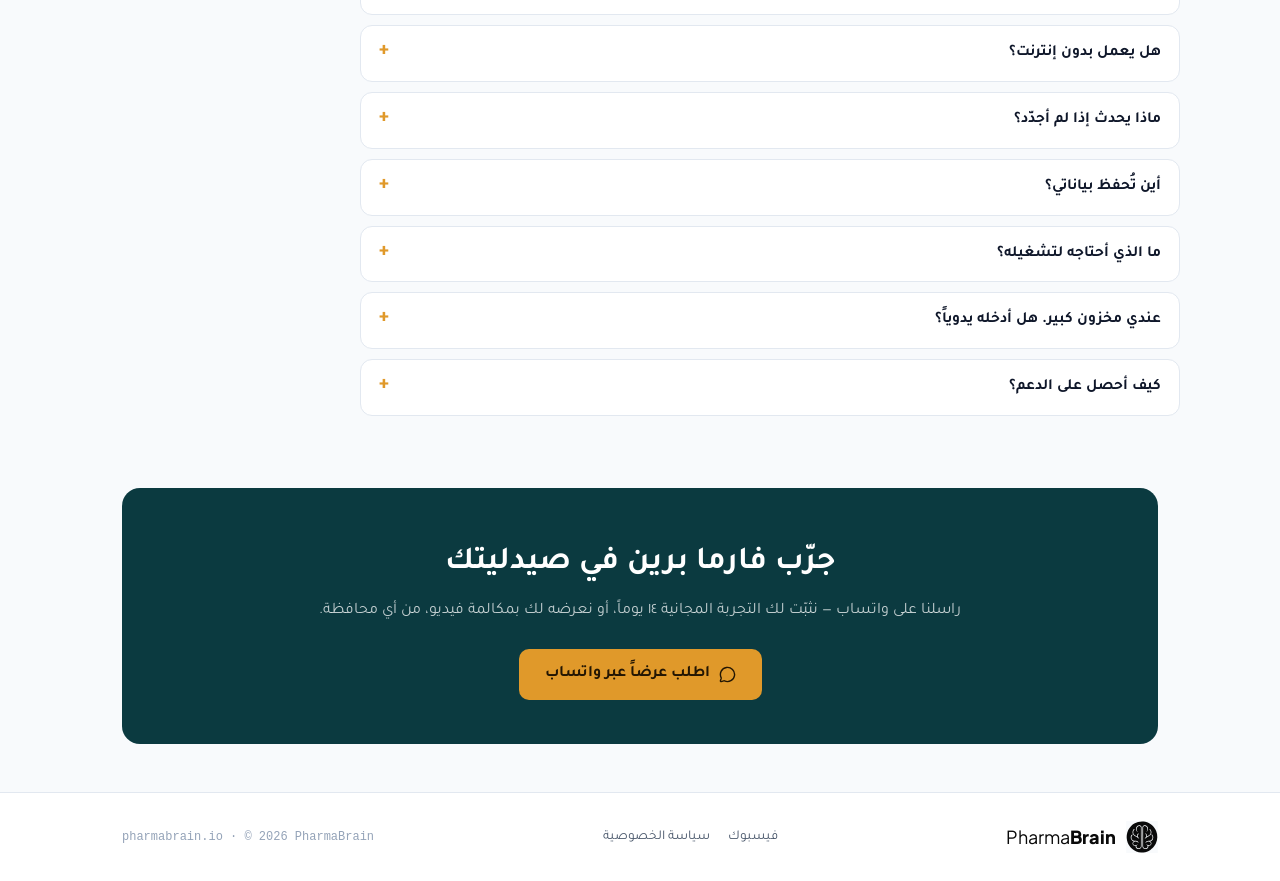
==== commit 2e15d5c1: "All WhatsApp links -> the PharmaBrain number +964 774 953 7424 (sales assistant); CTA mentions the f" ====
--- a/index.html
+++ b/index.html
@@ -206,7 +206,7 @@
       <a class="nav-item" href="#pricing" data-ar="الأسعار" data-en="Pricing">الأسعار</a>
       <a class="nav-item" href="#faq" data-ar="أسئلة شائعة" data-en="FAQ">أسئلة شائعة</a>
       <button class="lang-btn" id="langBtn" onclick="toggleLang()">EN</button>
-      <a class="btn-amber" href="https://wa.me/9647735557353?text=%D9%85%D8%B1%D8%AD%D8%A8%D8%A7%D9%8B%D8%8C%20%D8%A3%D8%B1%D9%8A%D8%AF%20%D8%B9%D8%B1%D8%B6%D8%A7%D9%8B%20%D8%B9%D9%86%20PharmaBrain" data-ar="اطلب عرضاً" data-en="Request a demo">اطلب عرضاً</a>
+      <a class="btn-amber" href="https://wa.me/9647749537424?text=%D9%85%D8%B1%D8%AD%D8%A8%D8%A7%D9%8B%D8%8C%20%D8%A3%D8%B1%D9%8A%D8%AF%20%D8%B9%D8%B1%D8%B6%D8%A7%D9%8B%20%D8%B9%D9%86%20PharmaBrain" data-ar="اطلب عرضاً" data-en="Request a demo">اطلب عرضاً</a>
     </div>
   </div>
 </nav>
@@ -217,7 +217,7 @@
     <p class="hero-sub" data-ar="بيع، أدوية، مذاخر، ومراجعين — مع قارئ فواتير ذكي. يعمل بدون إنترنت ويتزامن مع السحابة."
        data-en="POS, inventory, suppliers & patients — with an AI invoice reader. Works offline and syncs to the cloud.">بيع، أدوية، مذاخر، ومراجعين — مع قارئ فواتير ذكي. يعمل بدون إنترنت ويتزامن مع السحابة.</p>
     <div class="hero-ctas">
-      <a class="btn-amber" href="https://wa.me/9647735557353?text=%D9%85%D8%B1%D8%AD%D8%A8%D8%A7%D9%8B%D8%8C%20%D8%A3%D8%B1%D9%8A%D8%AF%20%D8%B9%D8%B1%D8%B6%D8%A7%D9%8B%20%D8%B9%D9%86%20PharmaBrain">
+      <a class="btn-amber" href="https://wa.me/9647749537424?text=%D9%85%D8%B1%D8%AD%D8%A8%D8%A7%D9%8B%D8%8C%20%D8%A3%D8%B1%D9%8A%D8%AF%20%D8%B9%D8%B1%D8%B6%D8%A7%D9%8B%20%D8%B9%D9%86%20PharmaBrain">
         <span class="wa-ico"></span>
         <span data-ar="اطلب عرضاً عبر واتساب" data-en="Request a demo on WhatsApp">اطلب عرضاً عبر واتساب</span>
       </a>
@@ -445,8 +445,8 @@
 <section class="container" id="contact">
   <div class="band">
     <h2 data-ar="جرّب فارما برين في صيدليتك" data-en="Try PharmaBrain in your pharmacy">جرّب فارما برين في صيدليتك</h2>
-    <p data-ar="راسلنا على واتساب — نرتب لك عرضاً مباشراً بمكالمة فيديو، من أي محافظة." data-en="Message us on WhatsApp — we'll show you PharmaBrain live on a video call, wherever you are in Iraq.">راسلنا على واتساب — نرتب لك عرضاً مباشراً بمكالمة فيديو، من أي محافظة.</p>
-    <a class="btn-amber" href="https://wa.me/9647735557353?text=%D9%85%D8%B1%D8%AD%D8%A8%D8%A7%D9%8B%D8%8C%20%D8%A3%D8%B1%D9%8A%D8%AF%20%D8%B9%D8%B1%D8%B6%D8%A7%D9%8B%20%D8%B9%D9%86%20PharmaBrain">
+    <p data-ar="راسلنا على واتساب — نثبّت لك التجربة المجانية ١٤ يوماً، أو نعرضه لك بمكالمة فيديو، من أي محافظة." data-en="Message us on WhatsApp — we'll install the free 14-day trial for you, or show you PharmaBrain on a video call, wherever you are in Iraq.">راسلنا على واتساب — نثبّت لك التجربة المجانية ١٤ يوماً، أو نعرضه لك بمكالمة فيديو، من أي محافظة.</p>
+    <a class="btn-amber" href="https://wa.me/9647749537424?text=%D9%85%D8%B1%D8%AD%D8%A8%D8%A7%D9%8B%D8%8C%20%D8%A3%D8%B1%D9%8A%D8%AF%20%D8%B9%D8%B1%D8%B6%D8%A7%D9%8B%20%D8%B9%D9%86%20PharmaBrain">
       <span class="wa-ico"></span>
       <span data-ar="اطلب عرضاً عبر واتساب" data-en="Request a demo on WhatsApp">اطلب عرضاً عبر واتساب</span>
     </a>
